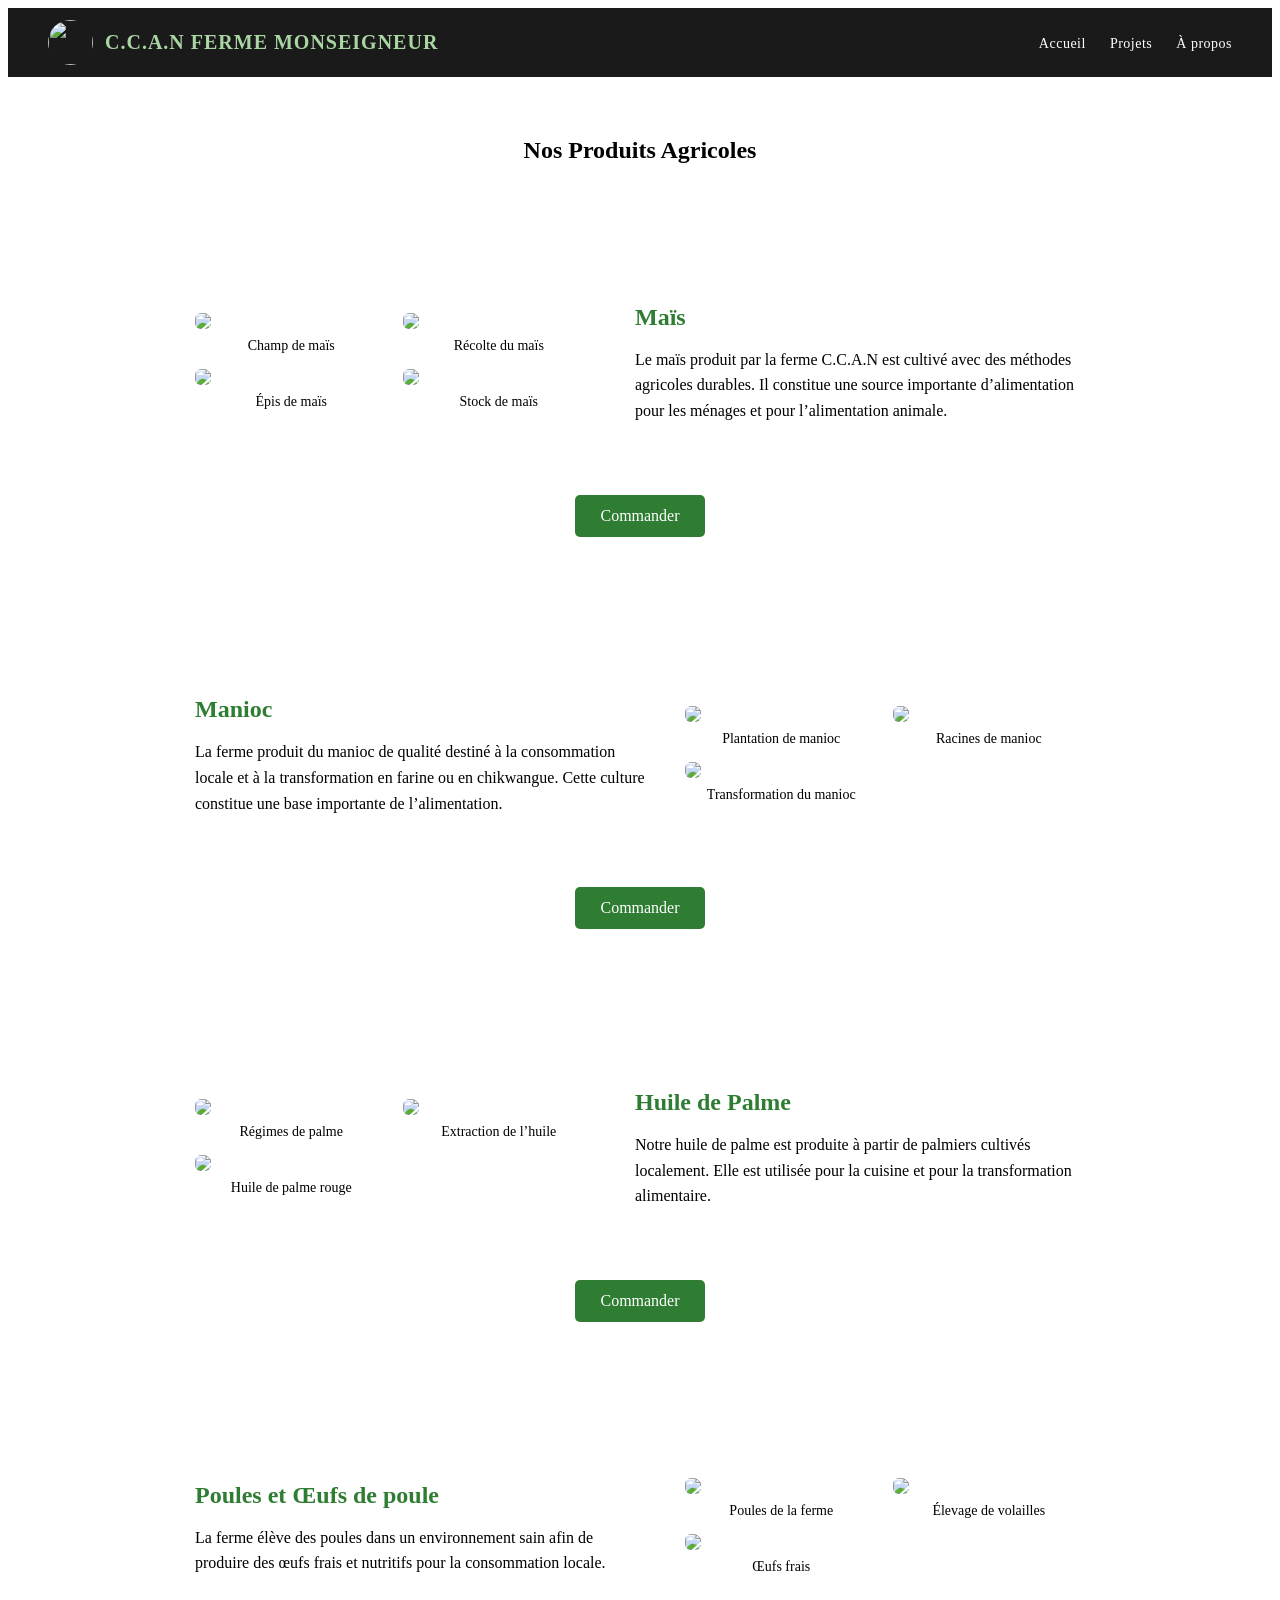
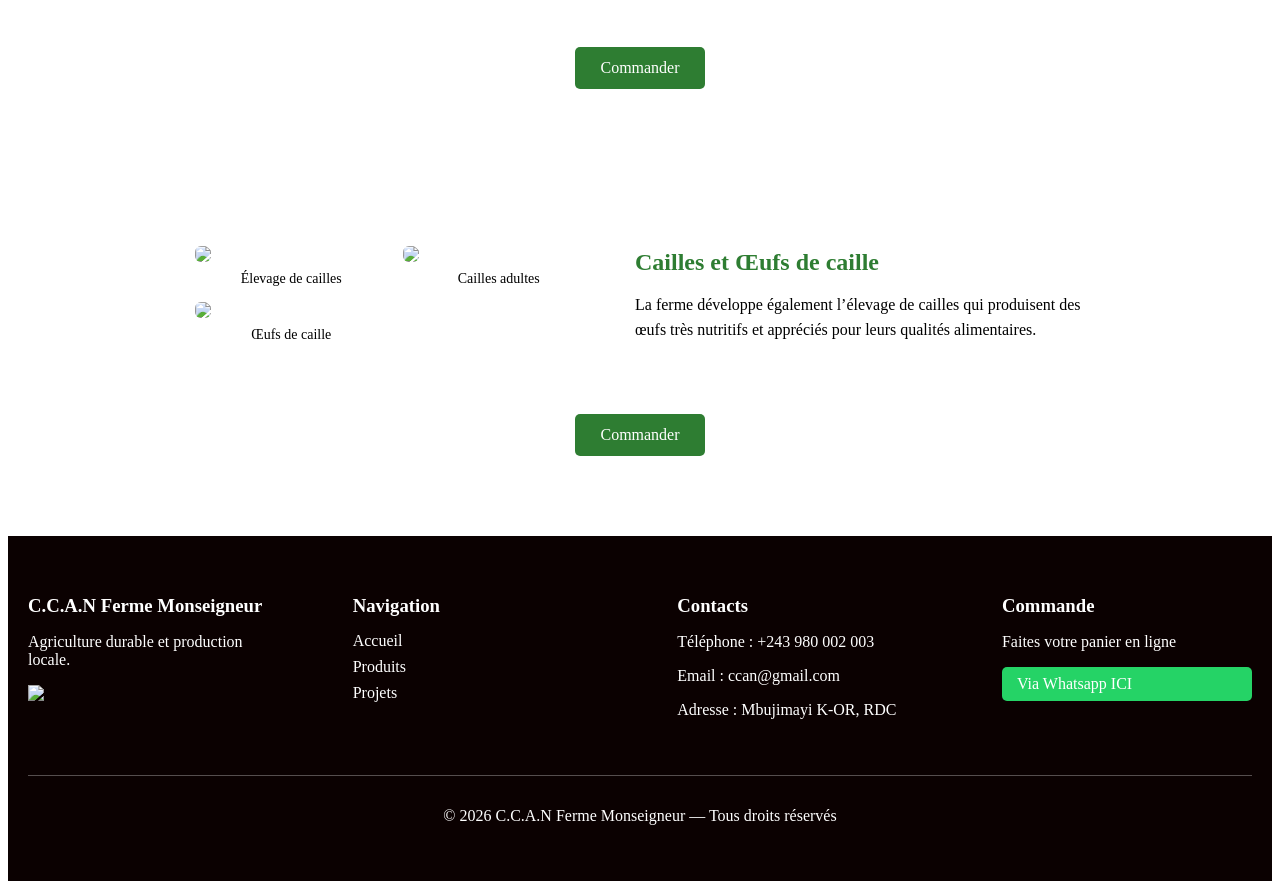
==== produits.html @ acce38f7 "Add files via upload" ====
<!DOCTYPE html>
<html lang="fr">
<head>
<meta charset="UTF-8">
<meta name="viewport" content="width=device-width, initial-scale=1.0">
<title>Produits - C.C.A.N Ferme Monseigneur</title>
<link rel="stylesheet" href="produits.css">
</head>

<body>

<header>

<div class="header-brand">
<img src="images/logo noir.JPG" class="header-logo">
<span class="header-nom">C.C.A.N Ferme Monseigneur</span>
</div>

<button class="hamburger" onclick="toggleMenu()">&#9776;</button>

<nav id="main-nav">
<a href="index.html">Accueil</a>
<a href="projets.html">Projets</a>
<a href="àpropos.html">À propos</a>
</nav>

</header>

<section class="hero">
<h1>Nos Produits Agricoles</h1>
</section>

<!-- MAIS -->

<section class="product">

<div class="gallery">

<figure>
<img src="images/champdemais.jpeg">
<figcaption>Champ de maïs</figcaption>
</figure>

<figure>
<img src="images/mais1.jpeg">
<figcaption>Récolte du maïs</figcaption>
</figure>

<figure>
<img src="images/mais2.jpeg">
<figcaption>Épis de maïs</figcaption>
</figure>

<figure>
<img src="images/stock de mais.jpeg">
<figcaption>Stock de maïs</figcaption>
</figure>

</div>

<div class="product-text">

<h2>Maïs</h2>

<p>
Le maïs produit par la ferme C.C.A.N est cultivé avec des méthodes agricoles
durables. Il constitue une source importante d’alimentation pour les
ménages et pour l’alimentation animale.
</p>

</div>
<a href="https://wa.me/243980002003?text=Bonjour%2C%20je%20souhaite%20commander%20du%20Ma%C3%AFs" class="btn-commander" target="_blank">Commander</a>

</section>

<!-- MANIOC -->

<section class="product reverse">

<div class="gallery">

<figure>
<img src="images/recolte manioc.jpeg">
<figcaption>Plantation de manioc</figcaption>
</figure>

<figure>
<img src="images/manioc1.jpeg">
<figcaption>Racines de manioc</figcaption>
</figure>

<figure>
<img src="images/manioc2.jpeg">
<figcaption>Transformation du manioc</figcaption>
</figure>

</div>

<div class="product-text">

<h2>Manioc</h2>

<p>
La ferme produit du manioc de qualité destiné à la consommation locale
et à la transformation en farine ou en chikwangue. Cette culture
constitue une base importante de l’alimentation.
</p>

</div>
<a href="https://wa.me/243980002003?text=Bonjour%2C%20je%20souhaite%20commander%20du%20Manioc" class="btn-commander" target="_blank">Commander</a>

</section>

<!-- HUILE DE PALME -->

<section class="product">

<div class="gallery">

<figure>
<img src="images/regimes de noix.jpeg">
<figcaption>Régimes de palme</figcaption>
</figure>

<figure>
<img src="images/production huile.jpeg">
<figcaption>Extraction de l’huile</figcaption>
</figure>

<figure>
<img src="images/production huile1.jpeg">
<figcaption>Huile de palme rouge</figcaption>
</figure>

</div>

<div class="product-text">

<h2>Huile de Palme</h2>

<p>
Notre huile de palme est produite à partir de palmiers cultivés
localement. Elle est utilisée pour la cuisine et pour la
transformation alimentaire.
</p>

</div>
<a href="https://wa.me/243980002003?text=Bonjour%2C%20je%20souhaite%20commander%20de%20l%27Huile%20de%20Palme" class="btn-commander" target="_blank">Commander</a>

</section>

<!-- POULES ET OEUFS -->

<section class="product reverse">

<div class="gallery">

<figure>
<img src="images/Poule1.jpeg">
<figcaption>Poules de la ferme</figcaption>
</figure>

<figure>
<img src="images/poulailler.jpeg">
<figcaption>Élevage de volailles</figcaption>
</figure>

<figure>
<img src="images/Oeufs.jpeg">
<figcaption>Œufs frais</figcaption>
</figure>

</div>

<div class="product-text">

<h2>Poules et Œufs de poule</h2>

<p>
La ferme élève des poules dans un environnement sain afin de produire
des œufs frais et nutritifs pour la consommation locale.
</p>

</div>
<a href="https://wa.me/243980002003?text=Bonjour%2C%20je%20souhaite%20commander%20des%20Poules%20et%20%C5%92ufs" class="btn-commander" target="_blank">Commander</a>

</section>

<!-- CAILLES -->

<section class="product">

<div class="gallery">

<figure>
<img src="images/élevage de caille.jpeg">
<figcaption>Élevage de cailles</figcaption>
</figure>

<figure>
<img src="images/caille adulte.jpeg">
<figcaption>Cailles adultes</figcaption>
</figure>

<figure>
<img src="images/oeuf de caille.jpeg">
<figcaption>Œufs de caille</figcaption>
</figure>

</div>

<div class="product-text">

<h2>Cailles et Œufs de caille</h2>

<p>
La ferme développe également l’élevage de cailles qui produisent des
œufs très nutritifs et appréciés pour leurs qualités alimentaires.
</p>

</div>
<a href="https://wa.me/243980002003?text=Bonjour%2C%20je%20souhaite%20commander%20des%20Cailles%20et%20%C5%92ufs%20de%20caille" class="btn-commander" target="_blank">Commander</a>

</section>

<footer>

<div class="footer-container">

<div class="footer-column">
<h3>C.C.A.N Ferme Monseigneur</h3>
<p>Agriculture durable et production locale.</p>
<img src="images/logo noir.JPG" style="width:3cm;">
</div>

<div class="footer-column">
<h3>Navigation</h3>
<a href="index.html">Accueil</a>
<a href="produits.html">Produits</a>
<a href="projets.html">Projets</a>
</div>

<div class="footer-column">
<h3>Contacts</h3>
<p>Téléphone : +243 980 002 003</p>
<p>Email : ccan@gmail.com</p>
<p>Adresse : Mbujimayi K-OR, RDC</p>
</div>

<div class="footer-column">
<h3>Commande</h3>
<p>Faites votre panier en ligne</p>
<a href="https://wa.me/243980002003" class="btn-whatsapp">Via Whatsapp ICI</a>
</div>

</div>

<div class="footer-bottom">
<p>© 2026 C.C.A.N Ferme Monseigneur — Tous droits réservés</p>
</div>

</footer>

</body>

<script>
const sections = document.querySelectorAll('.product, .product-text, .hero');
const observer = new IntersectionObserver((entries) => {
  entries.forEach(entry => {
    if (entry.isIntersecting) {
      entry.target.classList.add('visible');
    } else {
      entry.target.classList.remove('visible');
    }
  });
}, { threshold: 0.15 });
sections.forEach(s => observer.observe(s));

function toggleMenu(){
  document.getElementById('main-nav').classList.toggle('open');
}
</script>

</html>
---- produits.css ----
/* HEADER */

header{
background:#1a1a1a;
padding:12px 40px;
display:flex;
justify-content:space-between;
align-items:center;
position:sticky;
top:0;
z-index:1000;
}

.header-brand{
display:flex;
align-items:center;
gap:12px;
}

.header-logo{
width:45px;
height:45px;
object-fit:contain;
border-radius:50%;
}

.header-nom{
font-family:'Georgia', serif;
font-size:20px;
font-weight:700;
color:#a8d5a2;
letter-spacing:1px;
text-transform:uppercase;
}

nav a{
color:#ffffff;
text-decoration:none;
margin-left:20px;
font-weight:500;
font-size:14px;
letter-spacing:0.5px;
transition:color 0.3s;
}

nav a:hover{
color:#a8d5a2;
}



h1{
text-align:center;
padding:40px 20px;
}

/* PRODUITS */

.product{
display:flex;
align-items:center;
justify-content:center;
gap:40px;
padding:60px 10%;
background:white;
margin-bottom:20px;
flex-wrap:wrap;
}

.product.reverse{
flex-direction:row-reverse;
}

.btn-commander{
display:inline-block;
background:#2e7d32;
color:#ffffff;
border:none;
padding:12px 25px;
margin-top:15px;
font-size:16px;
border-radius:5px;
cursor:pointer;
transition:0.3s;
text-decoration:none;
}

.btn-commander:hover{

background:#6eba03;

}

/* GALERIE PHOTOS */

.gallery{
display:grid;
grid-template-columns:repeat(2,1fr);
gap:15px;
width:400px;
}

.gallery figure{
margin:0;
}

.gallery img{
width:100%;
border-radius:6px;
}

.gallery figcaption{
font-size:14px;
text-align:center;
margin-top:5px;
}

/* TEXTE */

.product-text{
max-width:450px;
}

.product-text h2{
color:#2e7d32;
margin-bottom:15px;
}

.product-text p{
line-height:1.6;
}

/* ANIMATION SCROLL */

.product, .product-text, .hero{
opacity:0;
transform:translateY(40px);
transition:opacity 0.6s ease, transform 0.6s ease;
}

.product.visible, .product-text.visible, .hero.visible{
opacity:1;
transform:translateY(0);
}

/* FOOTER */

footer{
    background: rgb(11, 1, 1);
    color:white;
    padding:40px 20px;
}

.footer-container{
    display:flex;
    flex-wrap:wrap;
    justify-content:space-between;
}

.footer-column{
    width:250px;
    margin-bottom:20px;
}

.footer-column h3{
    margin-bottom:15px;
}

.footer-column a{
    display:block;
    color:white;
    text-decoration:none;
    margin-bottom:8px;
}

.btn-whatsapp{
    display:inline-block;
    background:#25d366;
    color:white;
    padding:8px 15px;
    border-radius:5px;
    text-decoration:none;
    margin-top:5px;
}

.footer-bottom{
    text-align:center;
    margin-top:20px;
    border-top:1px solid rgba(255,255,255,0.3);
    padding-top:15px;
}

/* MOBILE */

.hamburger{
display:none;
background:none;
border:none;
color:#ffffff;
font-size:26px;
cursor:pointer;
}

@media(max-width:768px){

header{
flex-wrap:wrap;
padding:12px 20px;
}

.hamburger{
display:block;
}

#main-nav{
display:none;
flex-direction:column;
width:100%;
background:#1a1a1a;
padding:10px 0;
}

#main-nav.open{
display:flex;
}

#main-nav a{
margin:0;
padding:10px 20px;
border-top:1px solid rgba(255,255,255,0.1);
font-size:15px;
}
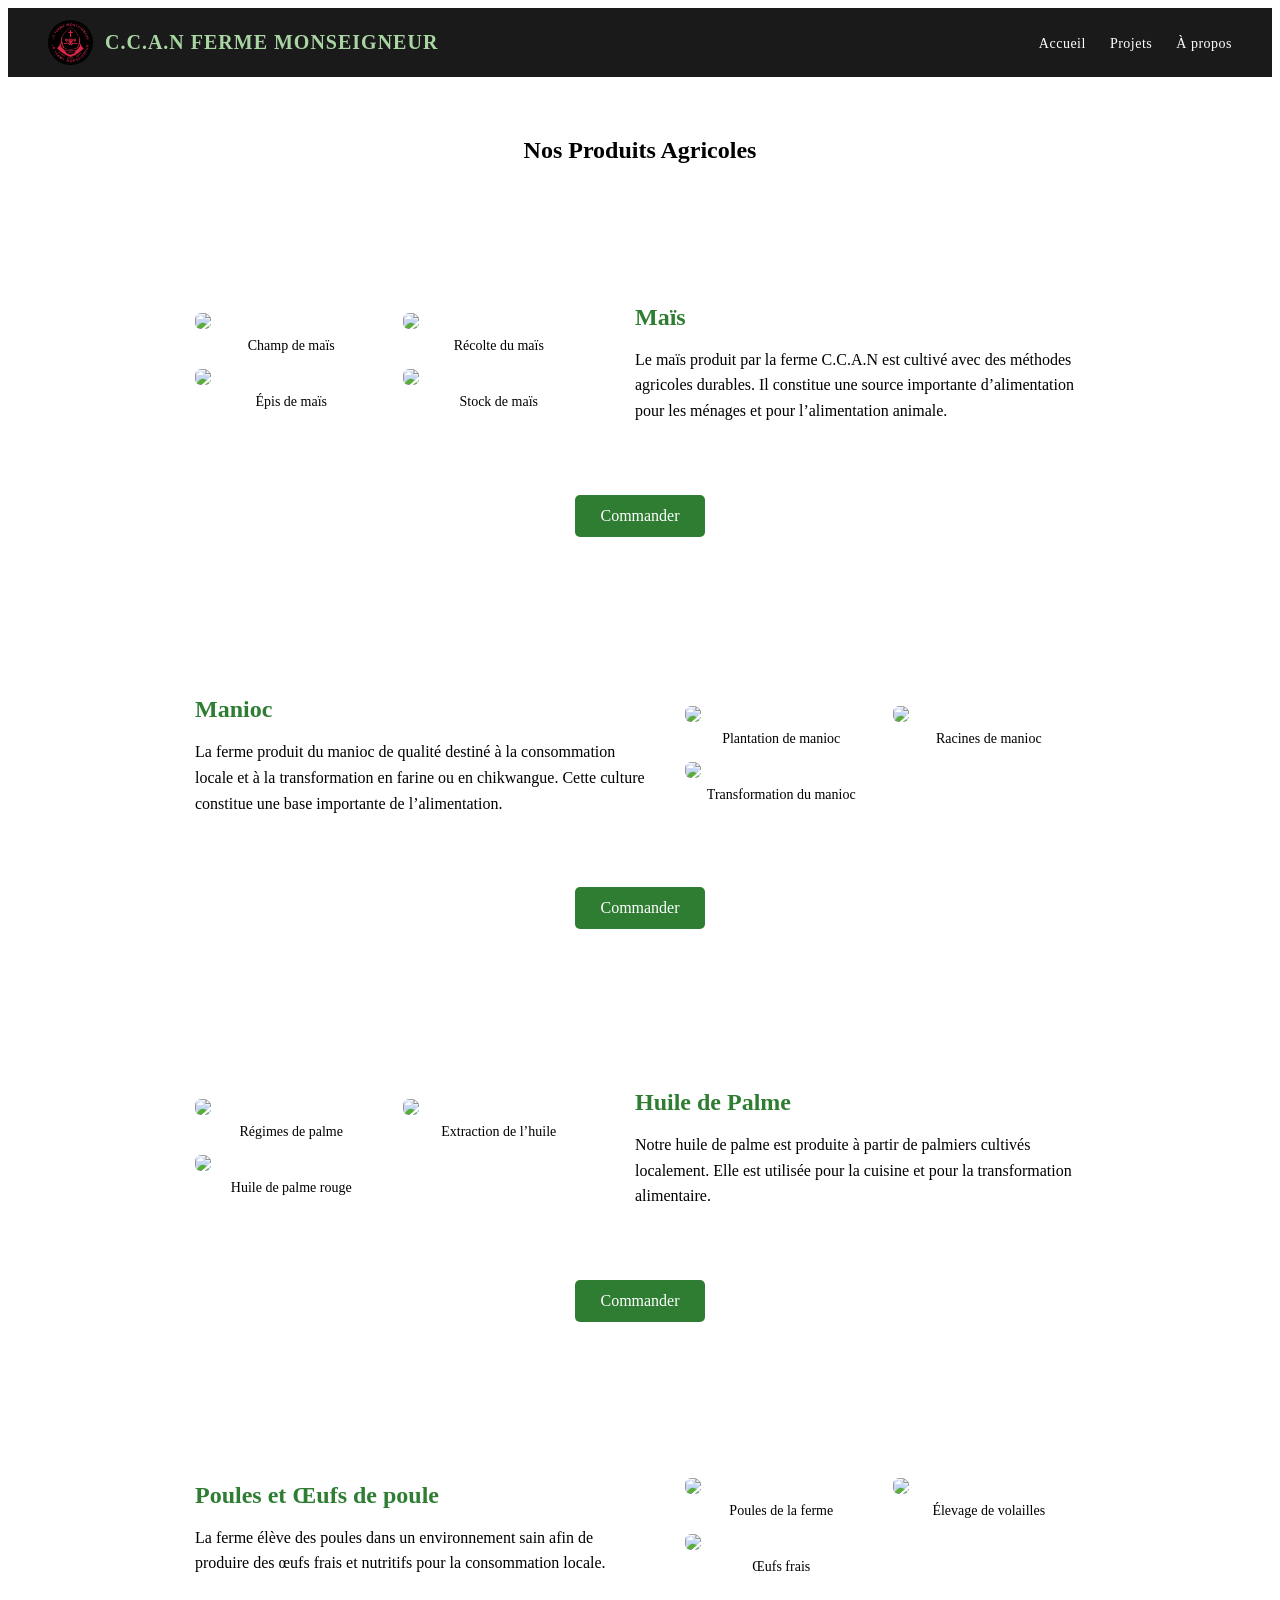
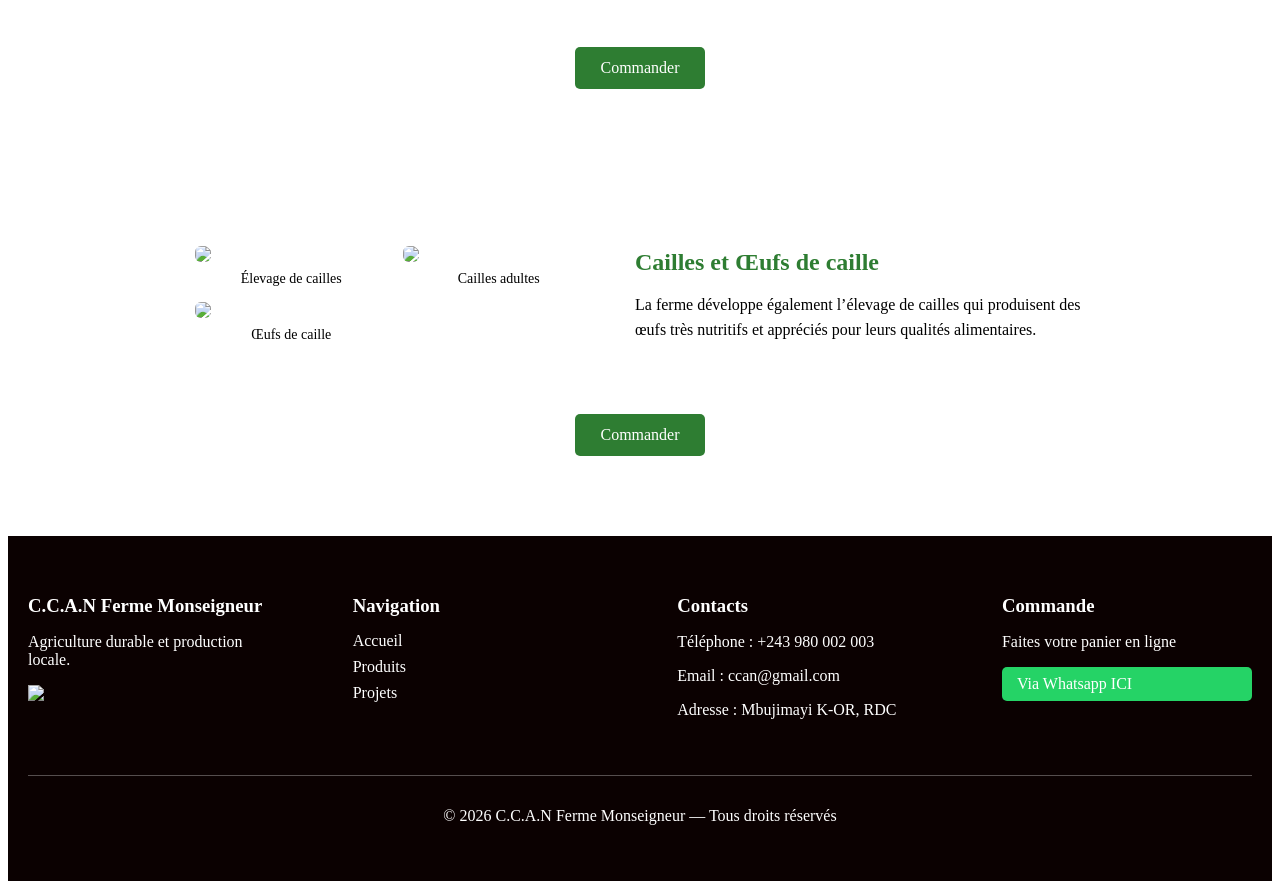
==== commit 596d4eb0: "Add files via upload" ====
--- a/produits.html
+++ b/produits.html
@@ -12,7 +12,7 @@
 <header>
 
 <div class="header-brand">
-<img src="images/logo noir.JPG" class="header-logo">
+<img src="logo noir.JPG" class="header-logo">
 <span class="header-nom">C.C.A.N Ferme Monseigneur</span>
 </div>
 
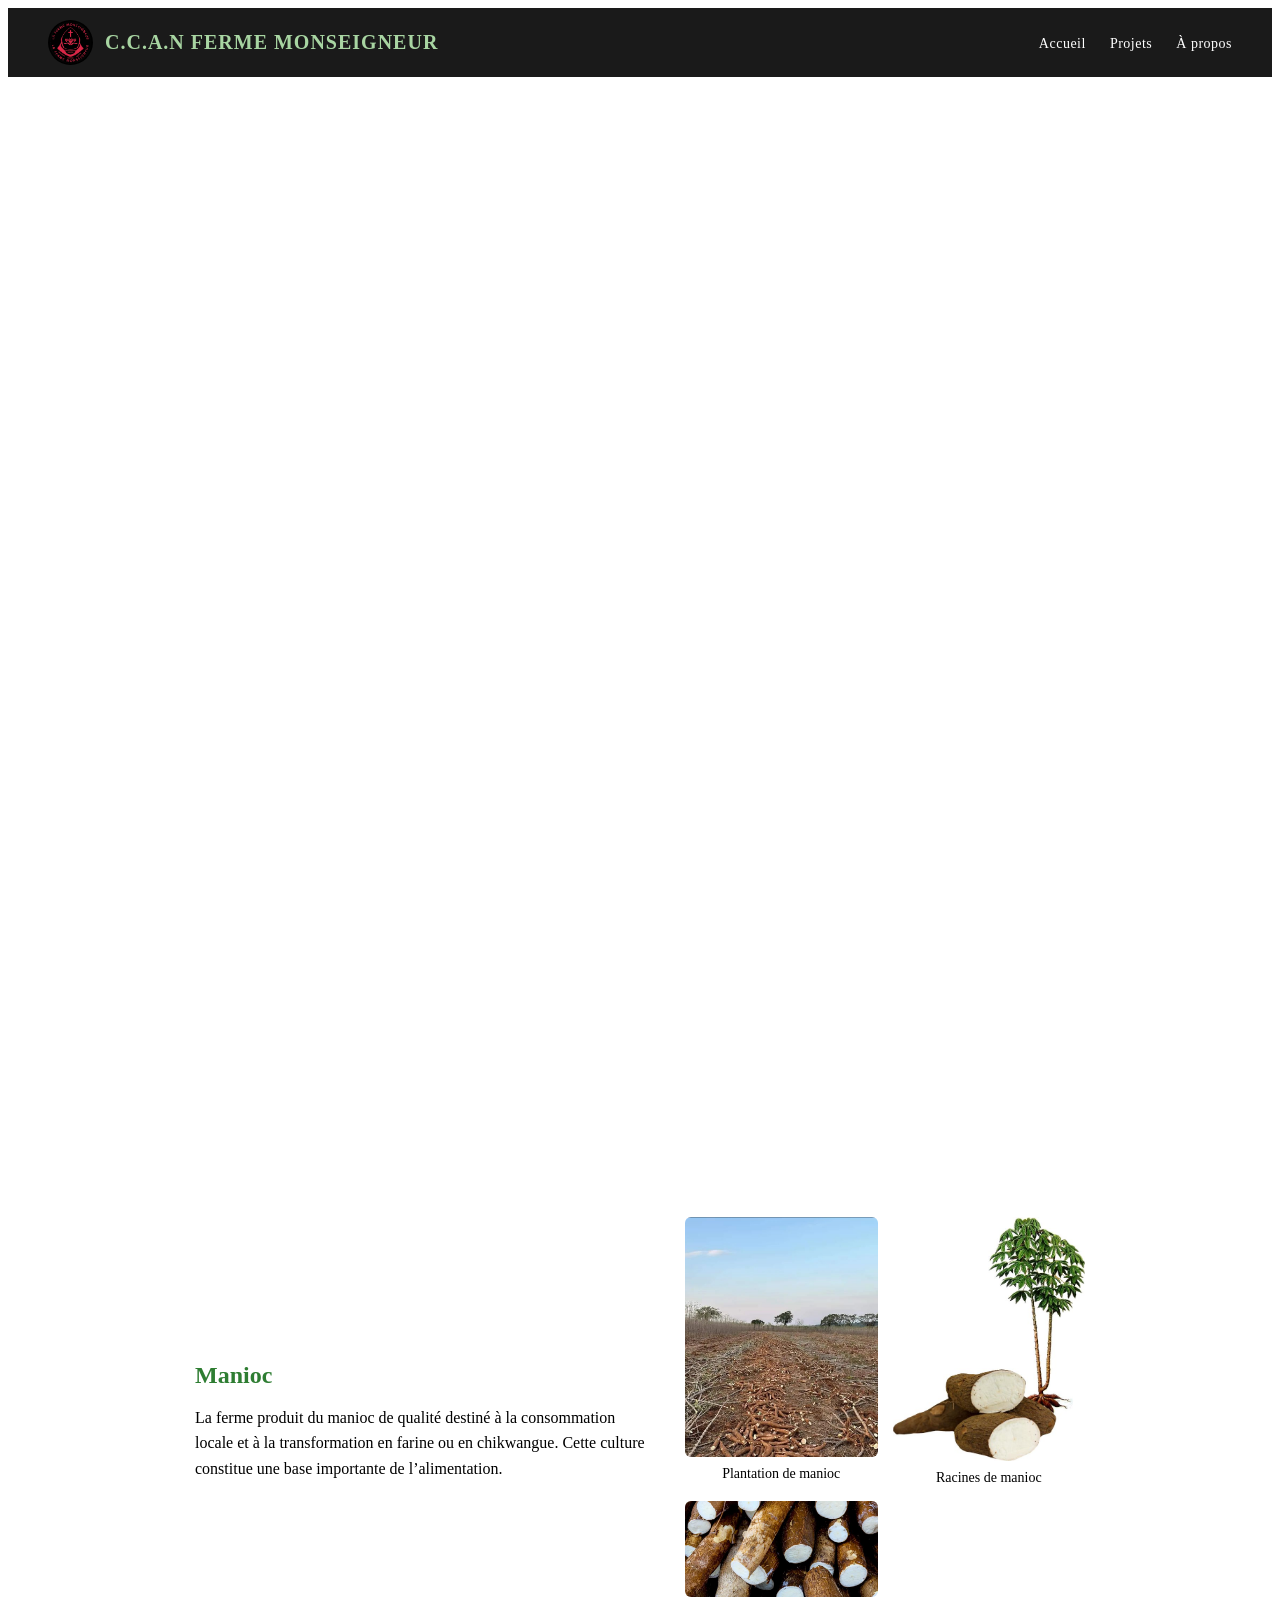
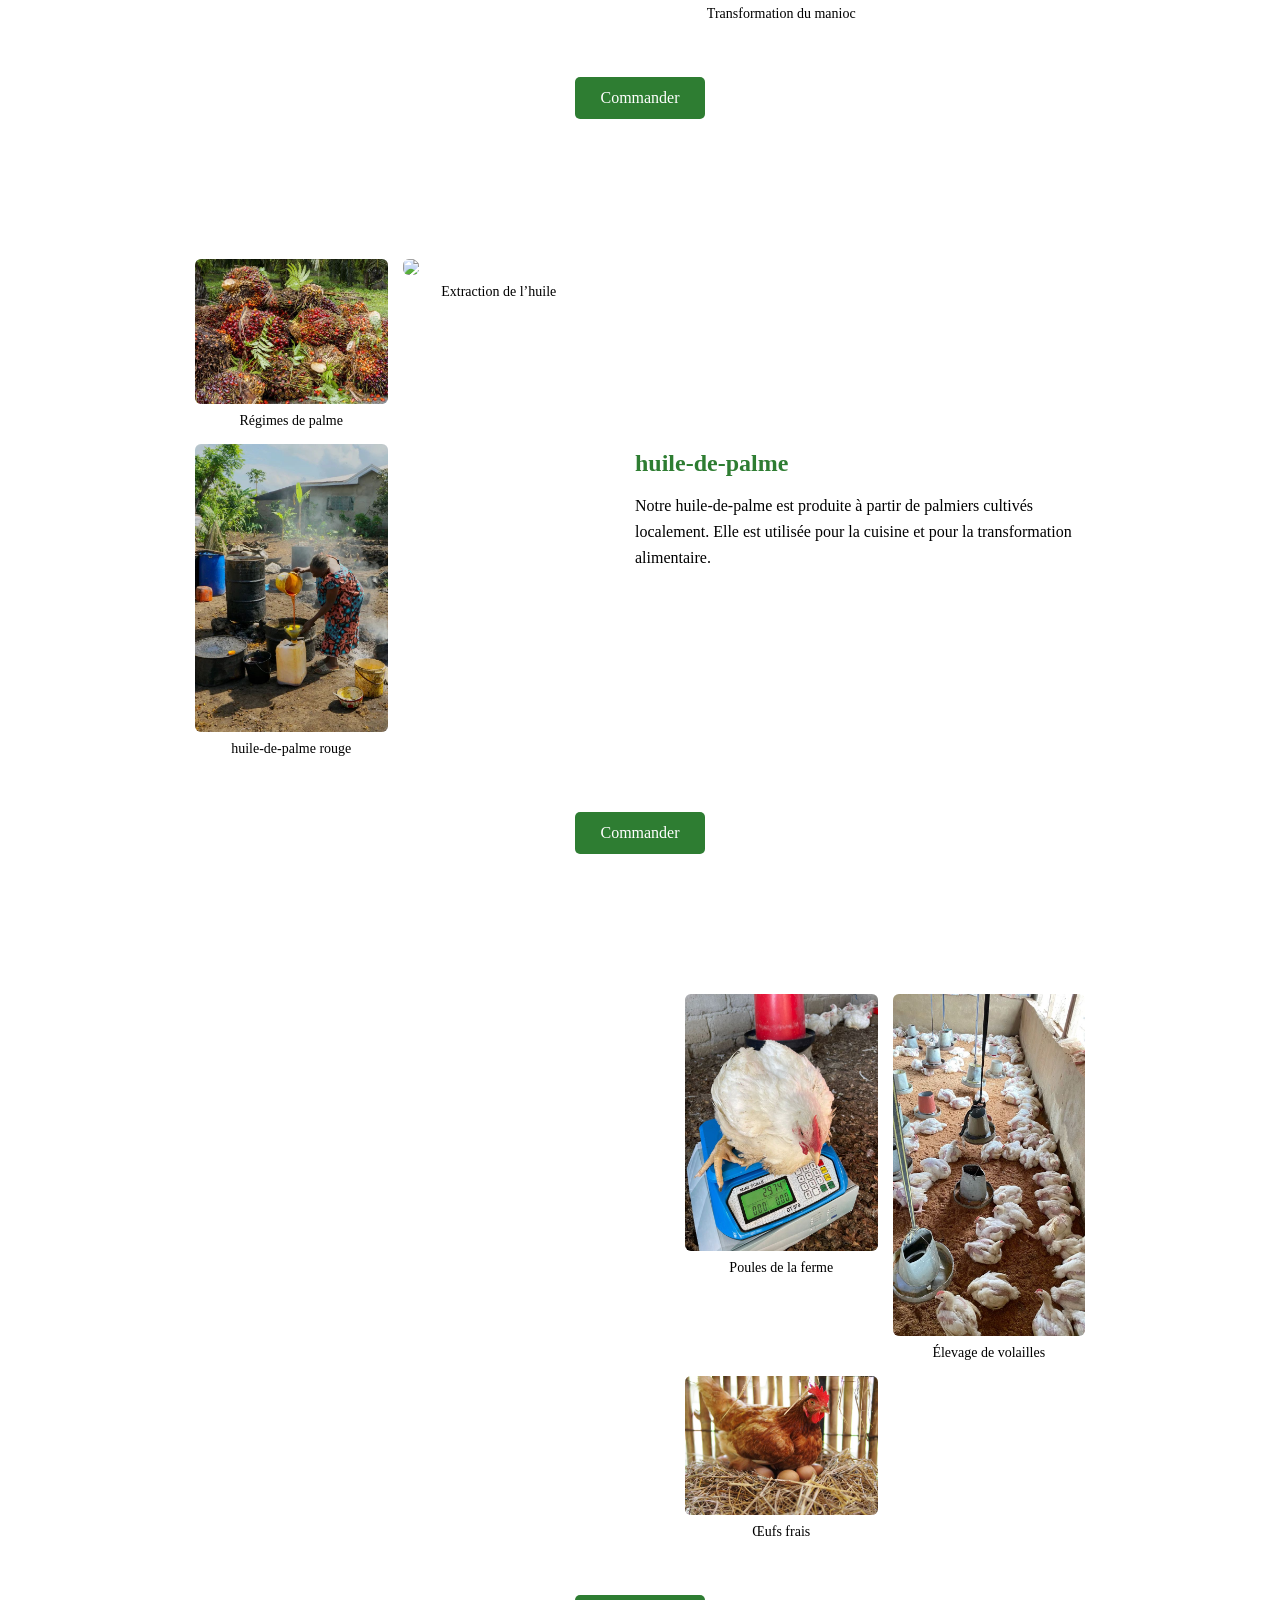
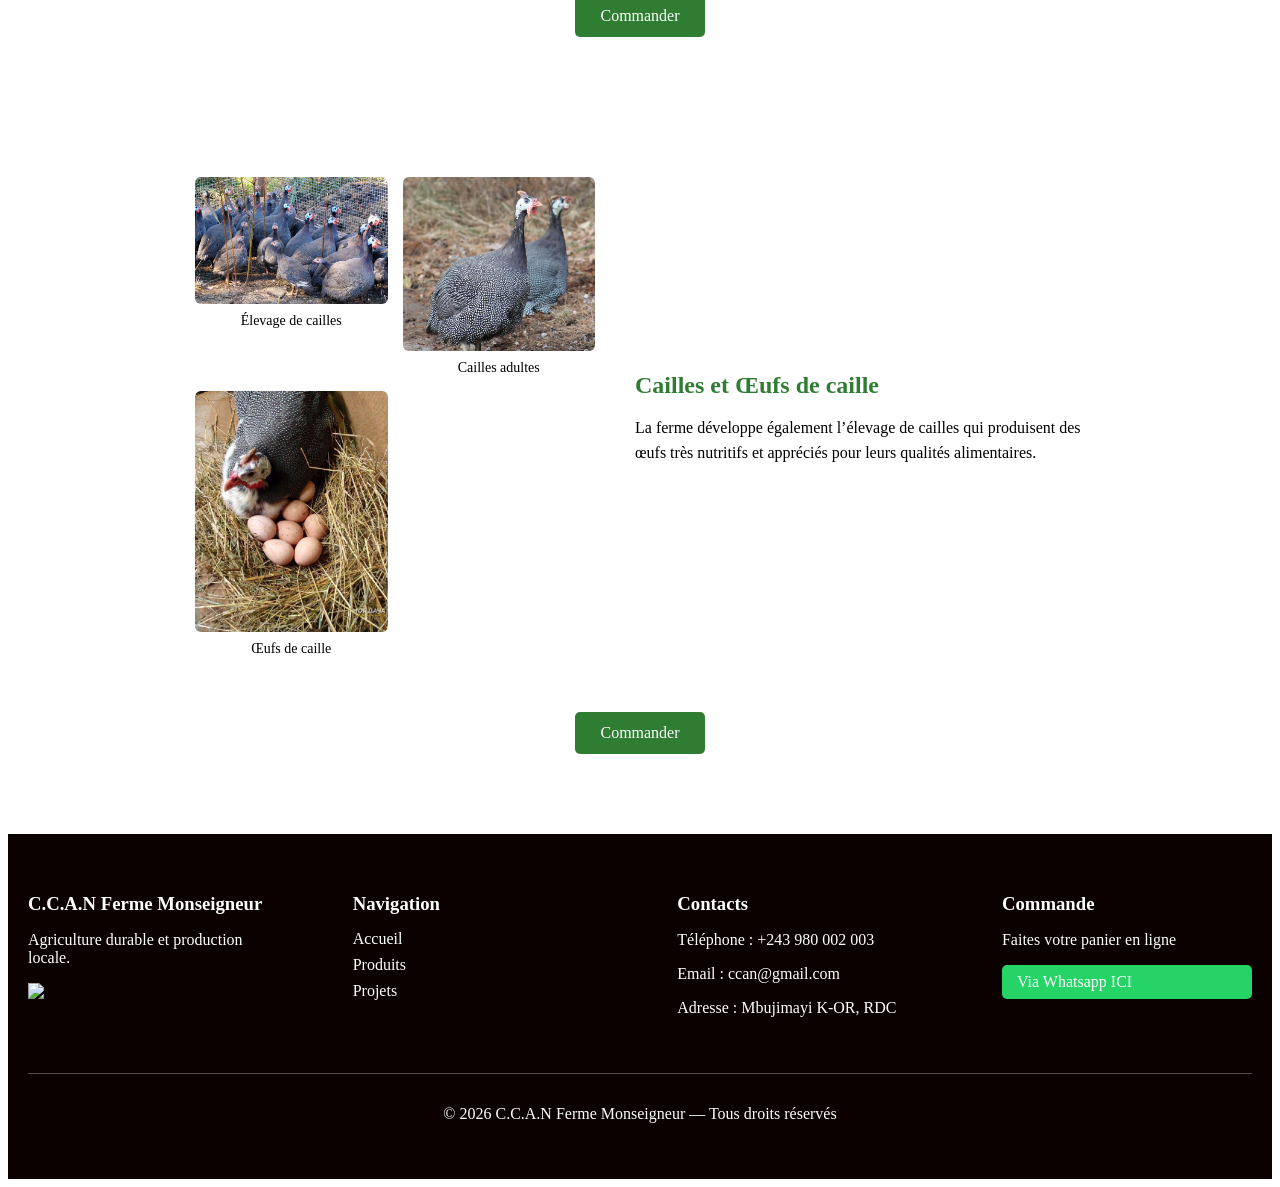
==== commit c92cb128: "Add files via upload" ====
--- a/produits.html
+++ b/produits.html
@@ -12,7 +12,7 @@
 <header>
 
 <div class="header-brand">
-<img src="logo noir.JPG" class="header-logo">
+<img src="logonoir.JPG" class="header-logo">
 <span class="header-nom">C.C.A.N Ferme Monseigneur</span>
 </div>
 
@@ -37,22 +37,22 @@
 <div class="gallery">
 
 <figure>
-<img src="images/champdemais.jpeg">
+<img src="champdemais.jpeg">
 <figcaption>Champ de maïs</figcaption>
 </figure>
 
 <figure>
-<img src="images/mais1.jpeg">
+<img src="mais1.jpeg">
 <figcaption>Récolte du maïs</figcaption>
 </figure>
 
 <figure>
-<img src="images/mais2.jpeg">
+<img src="mais2.jpeg">
 <figcaption>Épis de maïs</figcaption>
 </figure>
 
 <figure>
-<img src="images/stock de mais.jpeg">
+<img src="stock-de-mais.jpeg">
 <figcaption>Stock de maïs</figcaption>
 </figure>
 
@@ -80,17 +80,17 @@
 <div class="gallery">
 
 <figure>
-<img src="images/recolte manioc.jpeg">
+<img src="recolte-manioc.jpeg">
 <figcaption>Plantation de manioc</figcaption>
 </figure>
 
 <figure>
-<img src="images/manioc1.jpeg">
+<img src="manioc1.jpeg">
 <figcaption>Racines de manioc</figcaption>
 </figure>
 
 <figure>
-<img src="images/manioc2.jpeg">
+<img src="manioc2.jpeg">
 <figcaption>Transformation du manioc</figcaption>
 </figure>
 
@@ -111,35 +111,35 @@
 
 </section>
 
-<!-- HUILE DE PALME -->
+<!-- huile-de-palme -->
 
 <section class="product">
 
 <div class="gallery">
 
 <figure>
-<img src="images/regimes de noix.jpeg">
+<img src="regimes-de-noix.jpeg">
 <figcaption>Régimes de palme</figcaption>
 </figure>
 
 <figure>
-<img src="images/production huile.jpeg">
+<img src="production-huile.jpeg">
 <figcaption>Extraction de l’huile</figcaption>
 </figure>
 
 <figure>
-<img src="images/production huile1.jpeg">
-<figcaption>Huile de palme rouge</figcaption>
-</figure>
-
-</div>
-
-<div class="product-text">
-
-<h2>Huile de Palme</h2>
-
-<p>
-Notre huile de palme est produite à partir de palmiers cultivés
+<img src="production-huile1.jpeg">
+<figcaption>huile-de-palme rouge</figcaption>
+</figure>
+
+</div>
+
+<div class="product-text">
+
+<h2>huile-de-palme</h2>
+
+<p>
+Notre huile-de-palme est produite à partir de palmiers cultivés
 localement. Elle est utilisée pour la cuisine et pour la
 transformation alimentaire.
 </p>
@@ -156,17 +156,17 @@
 <div class="gallery">
 
 <figure>
-<img src="images/Poule1.jpeg">
+<img src="Poule1.jpeg">
 <figcaption>Poules de la ferme</figcaption>
 </figure>
 
 <figure>
-<img src="images/poulailler.jpeg">
+<img src="poulailler.jpeg">
 <figcaption>Élevage de volailles</figcaption>
 </figure>
 
 <figure>
-<img src="images/Oeufs.jpeg">
+<img src="Oeufs.jpeg">
 <figcaption>Œufs frais</figcaption>
 </figure>
 
@@ -193,17 +193,17 @@
 <div class="gallery">
 
 <figure>
-<img src="images/élevage de caille.jpeg">
+<img src="élevage de caille.jpeg">
 <figcaption>Élevage de cailles</figcaption>
 </figure>
 
 <figure>
-<img src="images/caille adulte.jpeg">
+<img src="caille-adulte.jpeg">
 <figcaption>Cailles adultes</figcaption>
 </figure>
 
 <figure>
-<img src="images/oeuf de caille.jpeg">
+<img src="oeuf-de-caille.jpeg">
 <figcaption>Œufs de caille</figcaption>
 </figure>
 
@@ -230,7 +230,7 @@
 <div class="footer-column">
 <h3>C.C.A.N Ferme Monseigneur</h3>
 <p>Agriculture durable et production locale.</p>
-<img src="images/logo noir.JPG" style="width:3cm;">
+<img src="logo-noir.JPG" style="width:3cm;">
 </div>
 
 <div class="footer-column">
@@ -281,4 +281,5 @@
 }
 </script>
 
-</html>+</html>
+
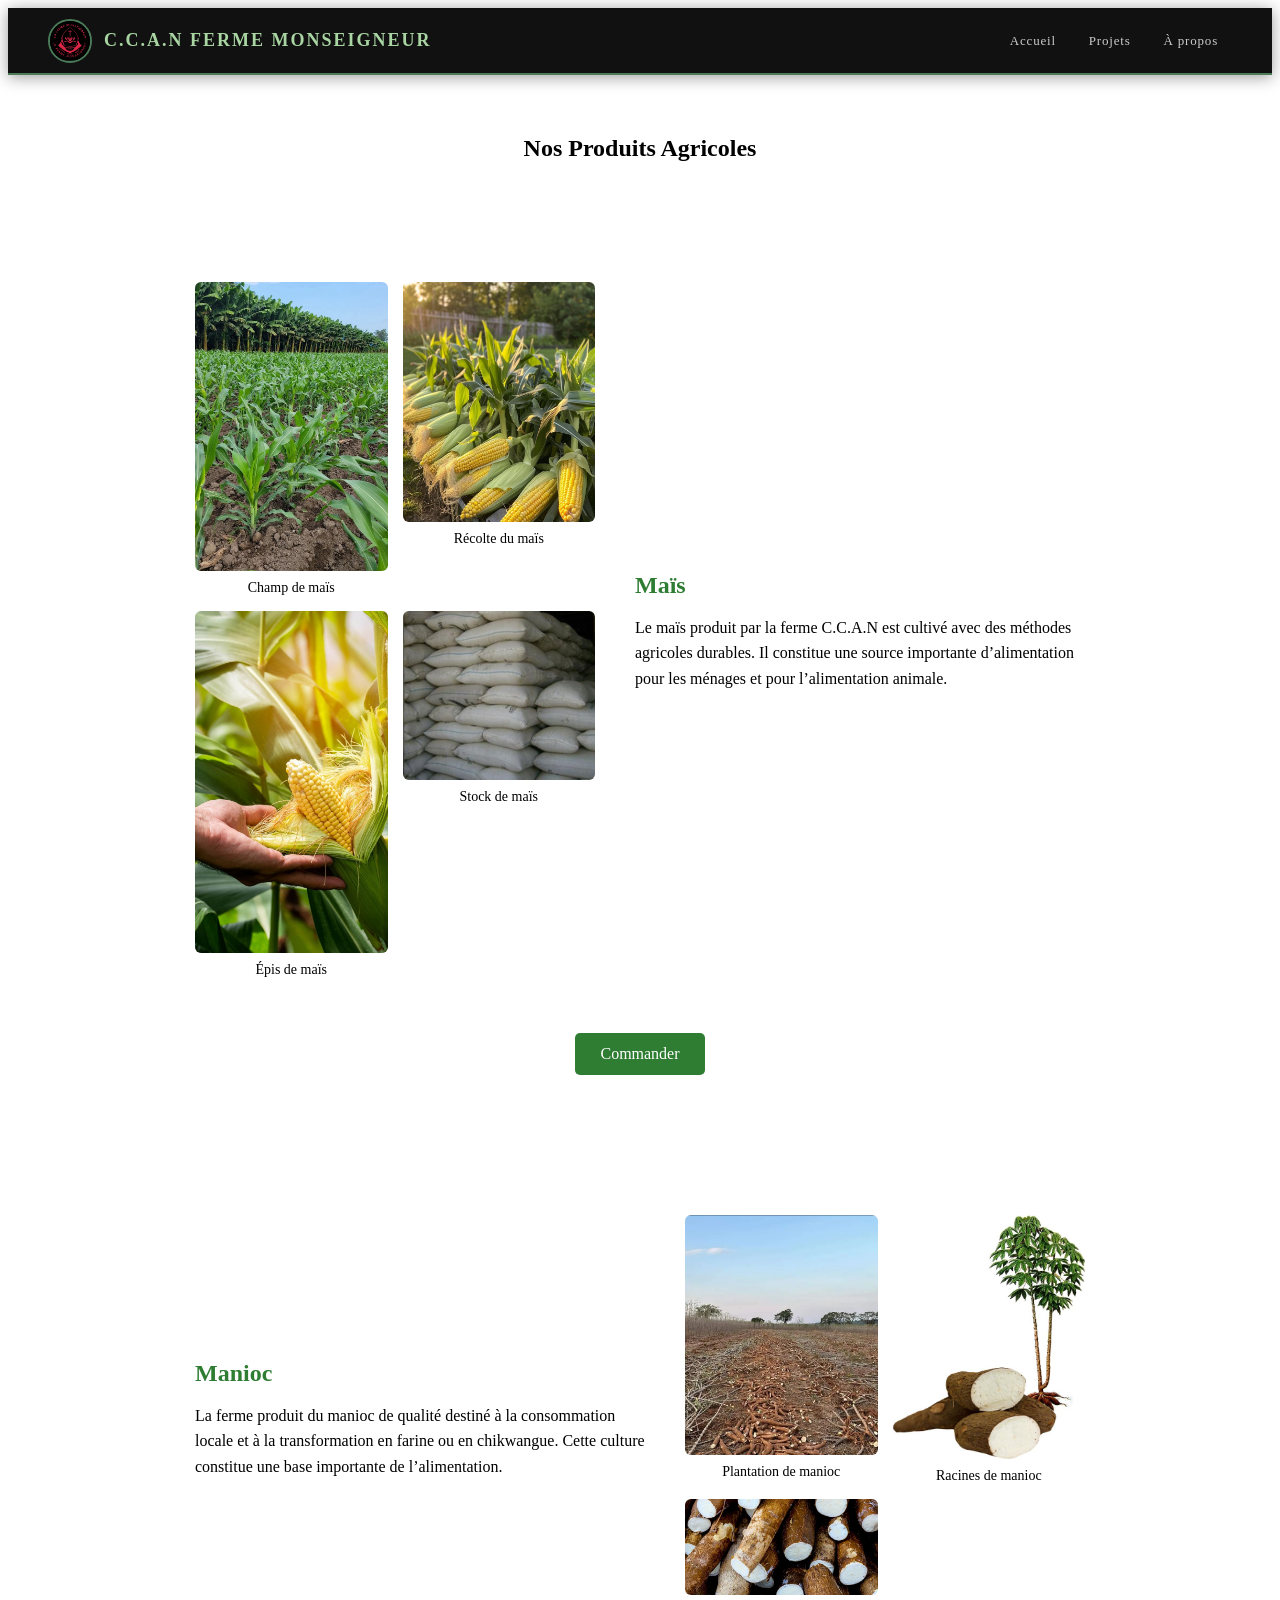
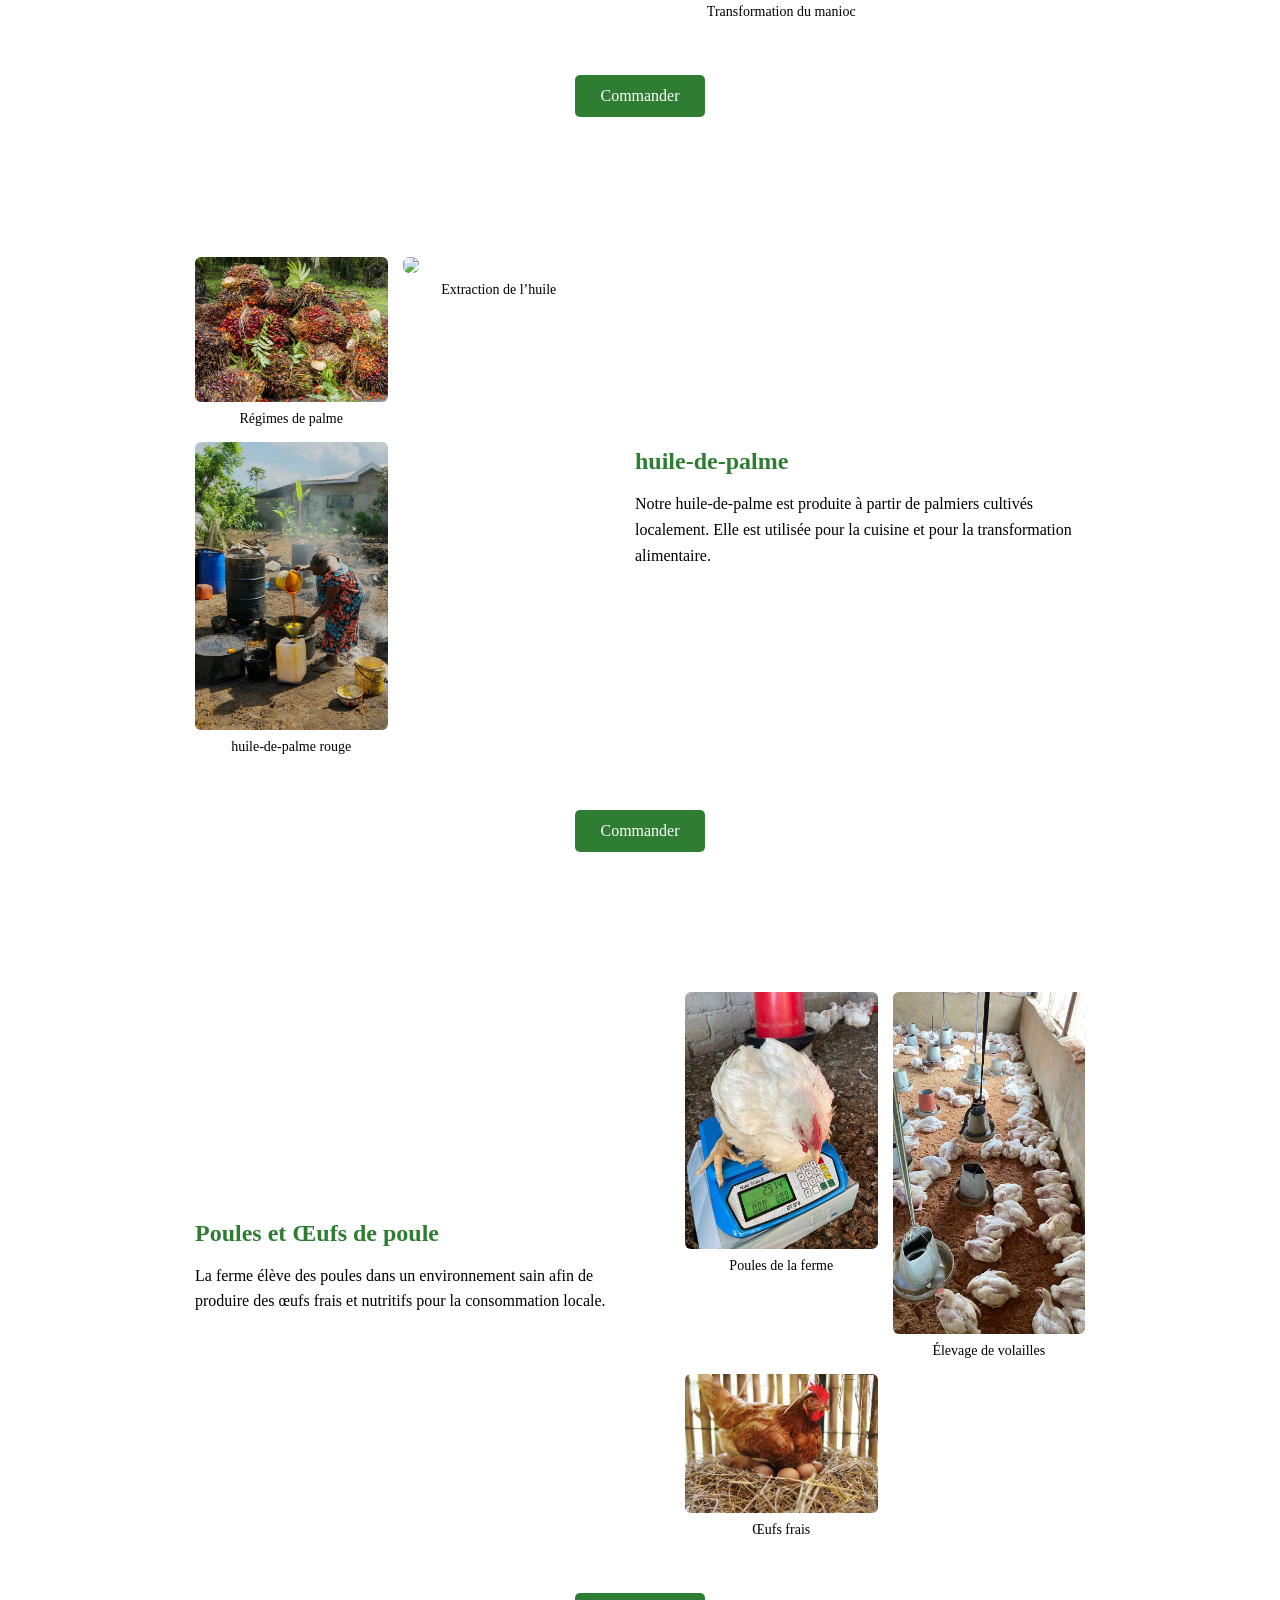
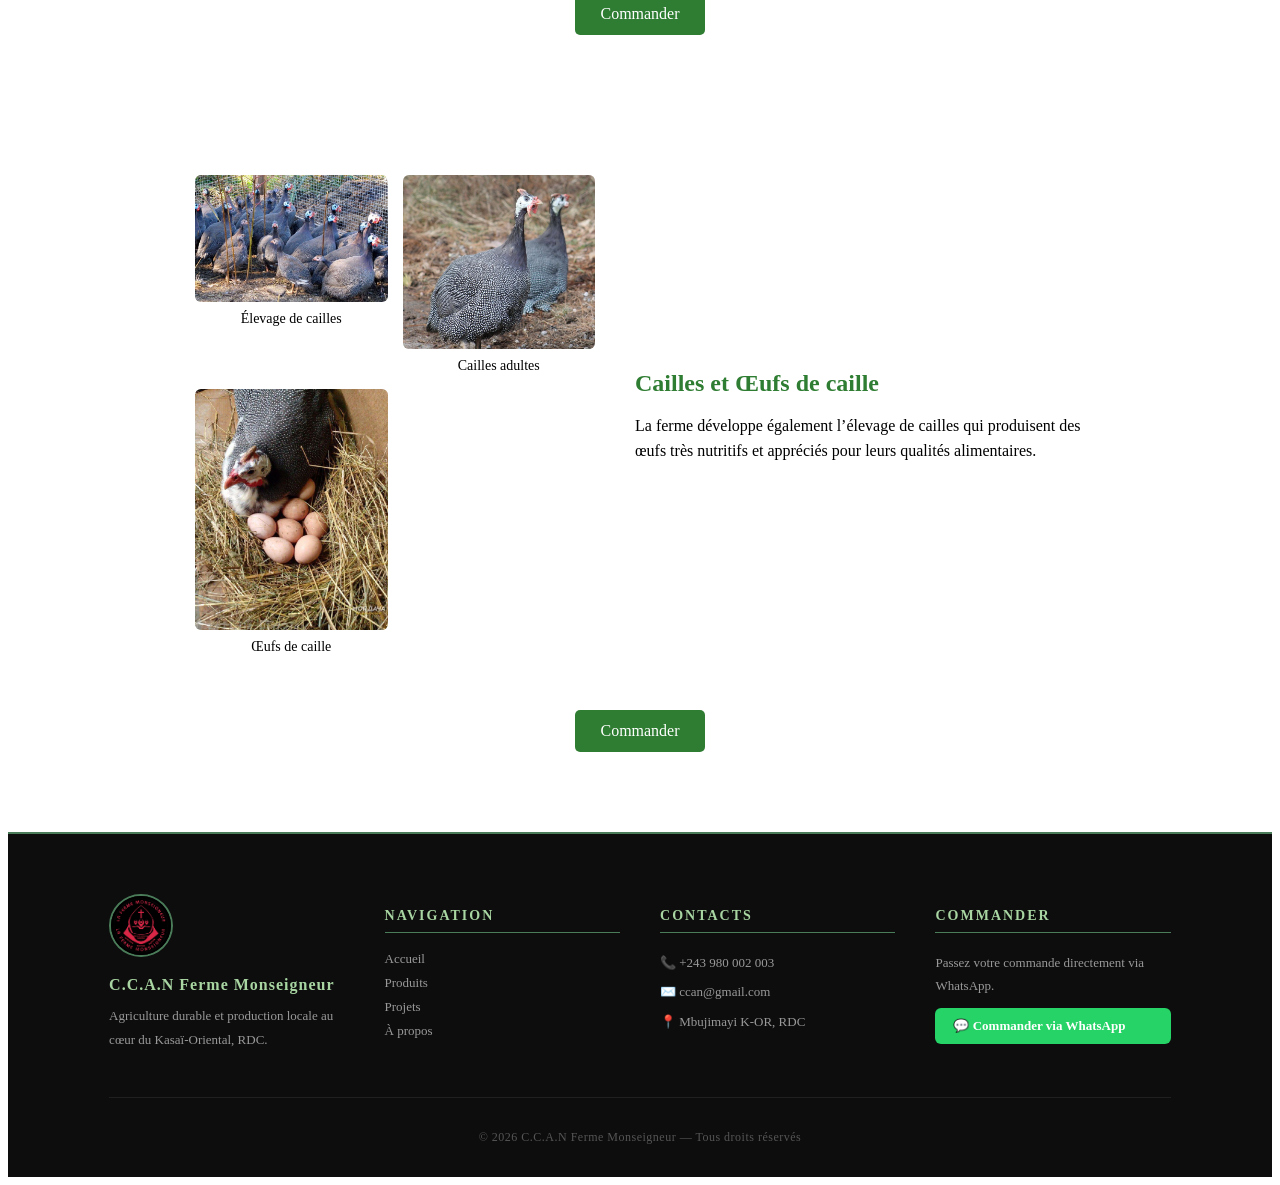
==== commit 11c304a8: "Add files via upload" ====
--- a/produits.html
+++ b/produits.html
@@ -228,9 +228,9 @@
 <div class="footer-container">
 
 <div class="footer-column">
-<h3>C.C.A.N Ferme Monseigneur</h3>
-<p>Agriculture durable et production locale.</p>
-<img src="logo-noir.JPG" style="width:3cm;">
+<img src="logonoir.JPG" alt="Logo">
+<div class="footer-brand-name">C.C.A.N Ferme Monseigneur</div>
+<p>Agriculture durable et production locale au cœur du Kasaï-Oriental, RDC.</p>
 </div>
 
 <div class="footer-column">
@@ -238,19 +238,20 @@
 <a href="index.html">Accueil</a>
 <a href="produits.html">Produits</a>
 <a href="projets.html">Projets</a>
+<a href="àpropos.html">À propos</a>
 </div>
 
 <div class="footer-column">
 <h3>Contacts</h3>
-<p>Téléphone : +243 980 002 003</p>
-<p>Email : ccan@gmail.com</p>
-<p>Adresse : Mbujimayi K-OR, RDC</p>
-</div>
-
-<div class="footer-column">
-<h3>Commande</h3>
-<p>Faites votre panier en ligne</p>
-<a href="https://wa.me/243980002003" class="btn-whatsapp">Via Whatsapp ICI</a>
+<p>📞 +243 980 002 003</p>
+<p>✉️ ccan@gmail.com</p>
+<p>📍 Mbujimayi K-OR, RDC</p>
+</div>
+
+<div class="footer-column">
+<h3>Commander</h3>
+<p>Passez votre commande directement via WhatsApp.</p>
+<a href="https://wa.me/243980002003" class="btn-whatsapp" target="_blank">💬 Commander via WhatsApp</a>
 </div>
 
 </div>
@@ -283,3 +284,4 @@
 
 </html>
 
+
--- a/produits.css
+++ b/produits.css
@@ -1,50 +1,79 @@
 /* HEADER */
 
 header{
-background:#1a1a1a;
-padding:12px 40px;
+background:#111111;
+padding:0 40px;
 display:flex;
 justify-content:space-between;
 align-items:center;
 position:sticky;
 top:0;
 z-index:1000;
+height:65px;
+border-bottom:2px solid #4a7c59;
+box-shadow:0 2px 15px rgba(0,0,0,0.4);
 }
 
 .header-brand{
 display:flex;
 align-items:center;
 gap:12px;
+text-decoration:none;
 }
 
 .header-logo{
-width:45px;
-height:45px;
+width:40px;
+height:40px;
 object-fit:contain;
 border-radius:50%;
+border:2px solid #4a7c59;
 }
 
 .header-nom{
 font-family:'Georgia', serif;
-font-size:20px;
+font-size:18px;
 font-weight:700;
 color:#a8d5a2;
-letter-spacing:1px;
+letter-spacing:2px;
 text-transform:uppercase;
 }
 
+nav{
+display:flex;
+align-items:center;
+gap:5px;
+}
+
 nav a{
+color:#cccccc;
+text-decoration:none;
+font-size:13px;
+font-weight:500;
+letter-spacing:0.8px;
+padding:8px 14px;
+border-radius:4px;
+position:relative;
+transition:color 0.3s;
+}
+
+nav a::after{
+content:'';
+position:absolute;
+bottom:2px;
+left:14px;
+right:14px;
+height:2px;
+background:#4a7c59;
+transform:scaleX(0);
+transition:transform 0.3s ease;
+}
+
+nav a:hover{
 color:#ffffff;
-text-decoration:none;
-margin-left:20px;
-font-weight:500;
-font-size:14px;
-letter-spacing:0.5px;
-transition:color 0.3s;
-}
-
-nav a:hover{
-color:#a8d5a2;
+}
+
+nav a:hover::after{
+transform:scaleX(1);
 }
 
 
@@ -146,78 +175,150 @@
 /* FOOTER */
 
 footer{
-    background: rgb(11, 1, 1);
-    color:white;
-    padding:40px 20px;
+    background:#0d0d0d;
+    color:#cccccc;
+    padding:60px 8% 0 8%;
+    border-top:2px solid #4a7c59;
 }
 
 .footer-container{
     display:flex;
     flex-wrap:wrap;
     justify-content:space-between;
+    gap:40px;
+    padding-bottom:40px;
+    border-bottom:1px solid rgba(255,255,255,0.08);
 }
 
 .footer-column{
-    width:250px;
-    margin-bottom:20px;
+    min-width:180px;
+    flex:1;
+}
+
+.footer-column img{
+    width:60px;
+    margin-bottom:15px;
+    border-radius:50%;
+    border:2px solid #4a7c59;
 }
 
 .footer-column h3{
-    margin-bottom:15px;
+    font-family:'Georgia', serif;
+    font-size:14px;
+    font-weight:700;
+    color:#a8d5a2;
+    text-transform:uppercase;
+    letter-spacing:2px;
+    margin-bottom:18px;
+    padding-bottom:8px;
+    border-bottom:1px solid #4a7c59;
+}
+
+.footer-column p{
+    font-size:13px;
+    line-height:1.8;
+    color:#999999;
+    margin:0 0 6px 0;
 }
 
 .footer-column a{
     display:block;
-    color:white;
+    color:#999999;
     text-decoration:none;
+    font-size:13px;
     margin-bottom:8px;
+    transition:color 0.3s, padding-left 0.3s;
+}
+
+.footer-column a:hover{
+    color:#a8d5a2;
+    padding-left:6px;
+}
+
+.footer-brand-name{
+    font-family:'Georgia', serif;
+    font-size:16px;
+    font-weight:700;
+    color:#a8d5a2;
+    letter-spacing:1px;
+    margin-bottom:10px;
 }
 
 .btn-whatsapp{
-    display:inline-block;
+    display:inline-flex;
+    align-items:center;
+    gap:8px;
     background:#25d366;
-    color:white;
-    padding:8px 15px;
-    border-radius:5px;
-    text-decoration:none;
-    margin-top:5px;
+    color:#ffffff !important;
+    padding:10px 18px;
+    border-radius:6px;
+    font-size:13px;
+    font-weight:600;
+    margin-top:10px;
+    transition:background 0.3s, transform 0.2s !important;
+}
+
+.btn-whatsapp:hover{
+    background:#1ebe5d;
+    transform:translateY(-2px);
+    padding-left:18px !important;
 }
 
 .footer-bottom{
     text-align:center;
-    margin-top:20px;
-    border-top:1px solid rgba(255,255,255,0.3);
-    padding-top:15px;
-}
-
-/* MOBILE */
+    padding:20px 0;
+    font-size:12px;
+    color:#555555;
+    letter-spacing:0.5px;
+}
+
+/* HAMBURGER */
 
 .hamburger{
 display:none;
 background:none;
-border:none;
+border:2px solid #4a7c59;
+color:#a8d5a2;
+font-size:20px;
+cursor:pointer;
+border-radius:6px;
+width:38px;
+height:38px;
+align-items:center;
+justify-content:center;
+transition:background 0.3s;
+margin-left:auto;
+}
+
+.hamburger:hover{
+background:#4a7c59;
 color:#ffffff;
-font-size:26px;
-cursor:pointer;
 }
 
 @media(max-width:768px){
 
 header{
-flex-wrap:wrap;
-padding:12px 20px;
+padding:0 15px;
+flex-wrap:nowrap;
+justify-content:space-between;
 }
 
 .hamburger{
-display:block;
+display:flex;
 }
 
 #main-nav{
 display:none;
 flex-direction:column;
 width:100%;
-background:#1a1a1a;
+background:#111111;
 padding:10px 0;
+border-top:1px solid #4a7c59;
+position:absolute;
+top:65px;
+left:0;
+right:0;
+box-shadow:0 8px 20px rgba(0,0,0,0.4);
 }
 
 #main-nav.open{
@@ -225,9 +326,12 @@
 }
 
 #main-nav a{
-margin:0;
-padding:10px 20px;
-border-top:1px solid rgba(255,255,255,0.1);
-font-size:15px;
-}
-
+padding:12px 25px;
+border-bottom:1px solid rgba(255,255,255,0.07);
+font-size:14px;
+letter-spacing:0.5px;
+}
+
+#main-nav a::after{
+display:none;
+}
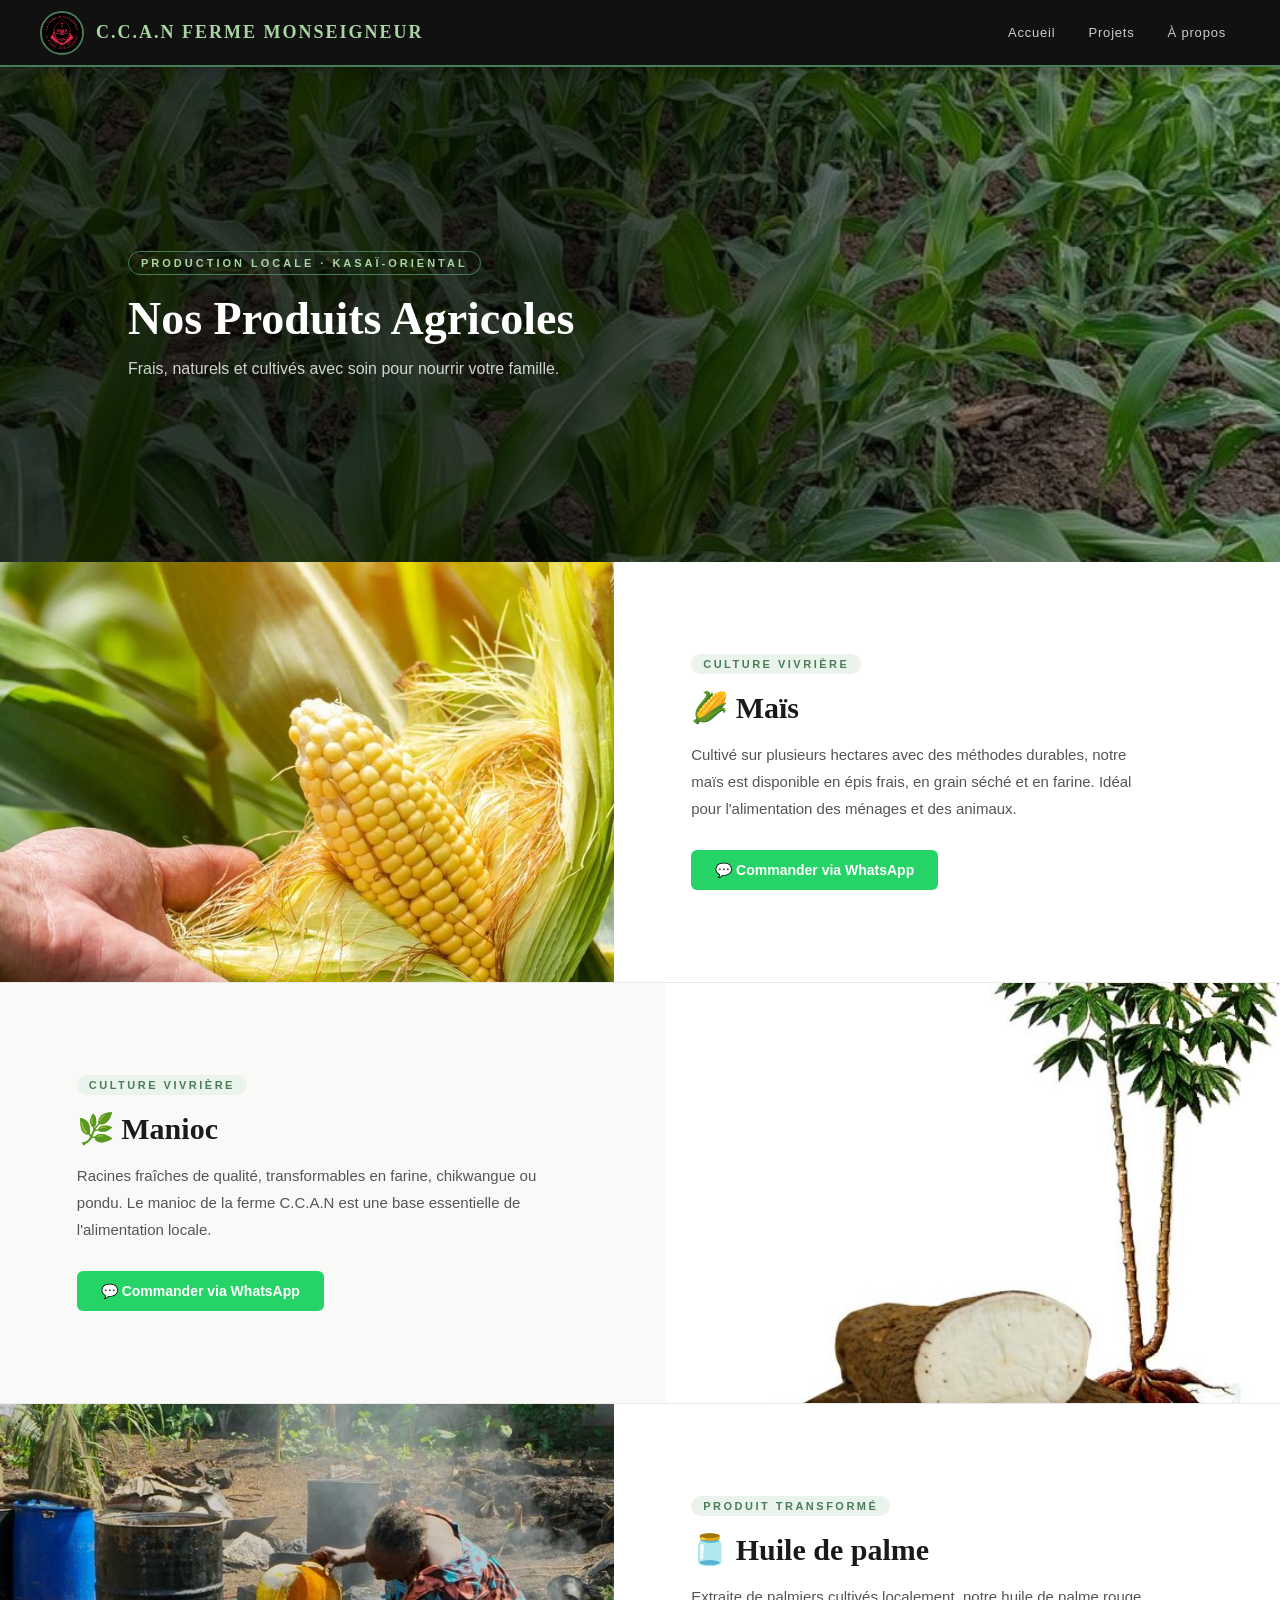
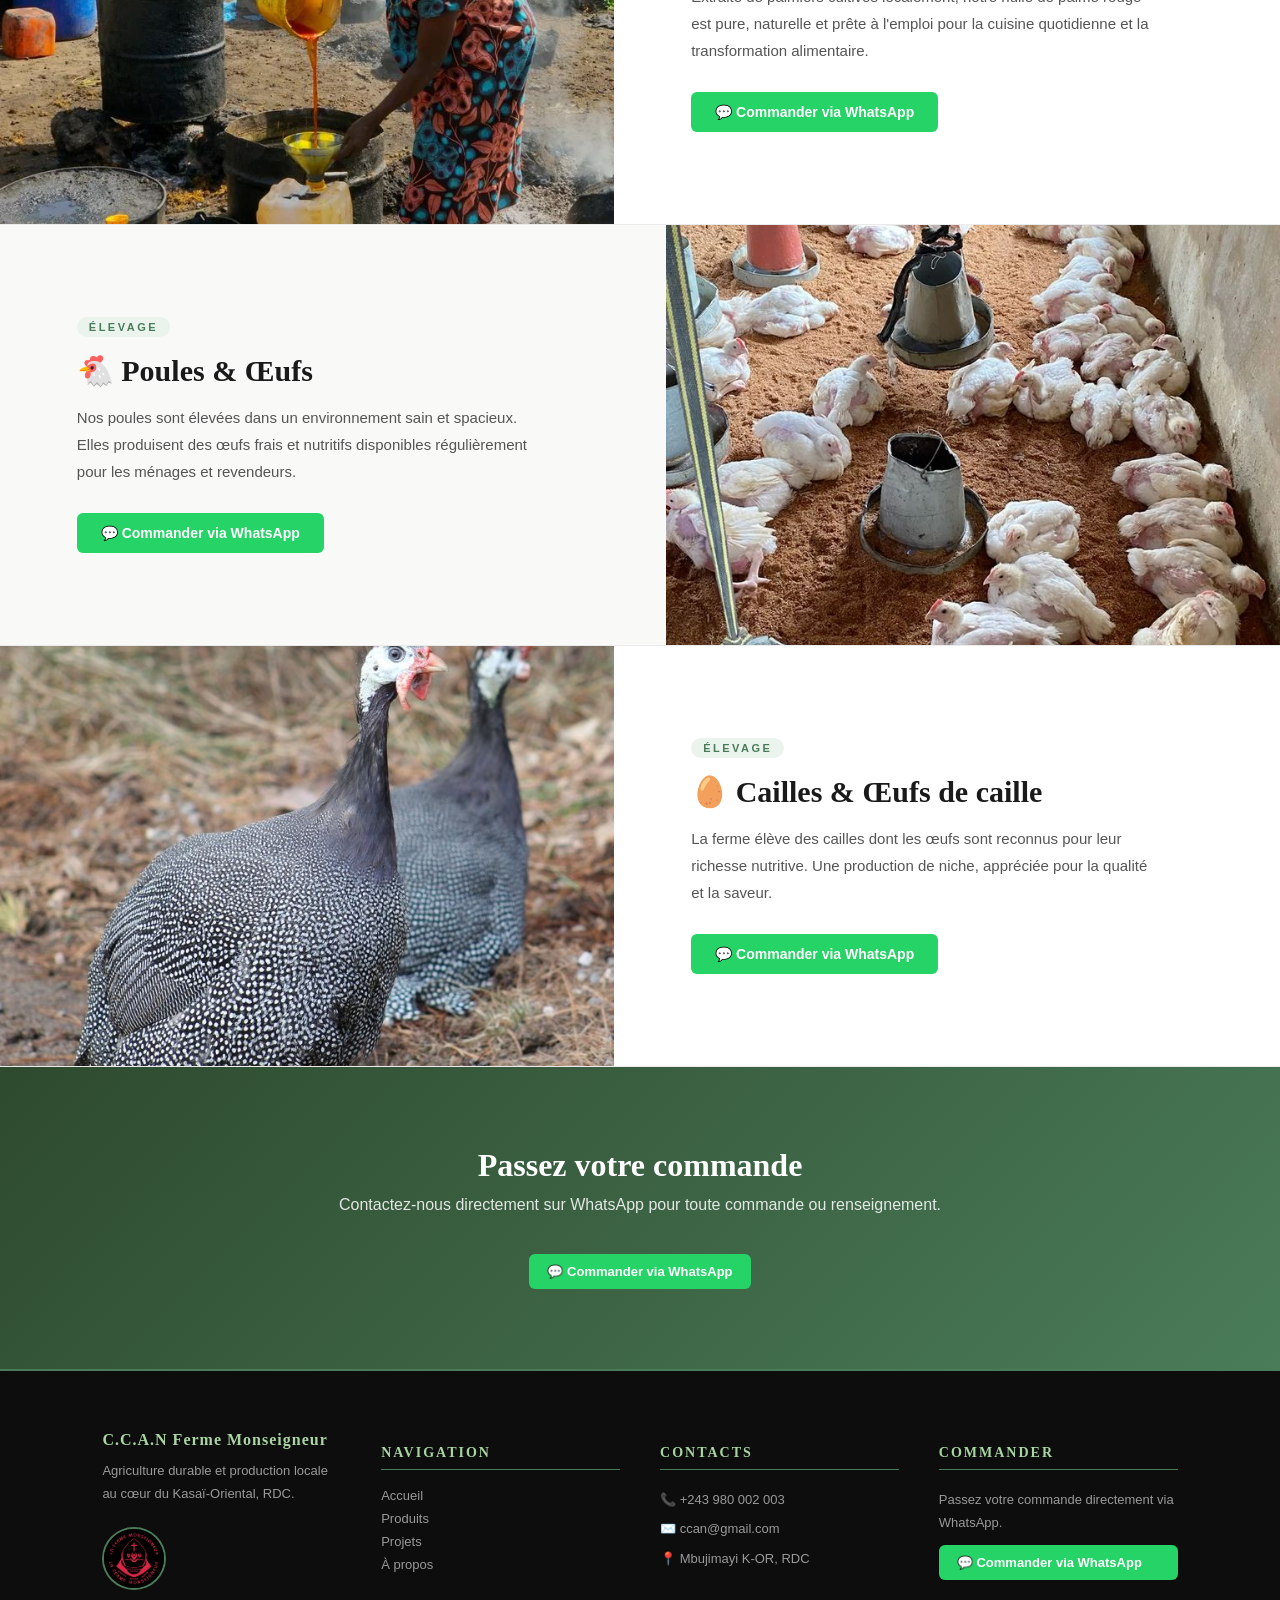
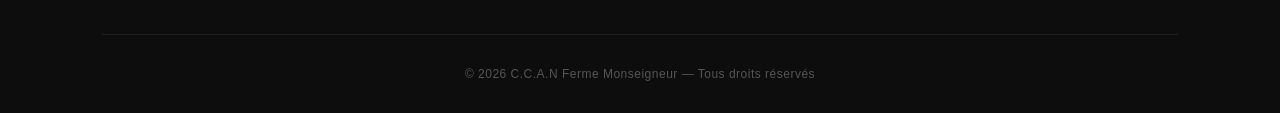
==== commit ee8ff90e: "Add files via upload" ====
--- a/produits.html
+++ b/produits.html
@@ -1,287 +1,175 @@
-<!DOCTYPE html>
-<html lang="fr">
-<head>
-<meta charset="UTF-8">
-<meta name="viewport" content="width=device-width, initial-scale=1.0">
-<title>Produits - C.C.A.N Ferme Monseigneur</title>
-<link rel="stylesheet" href="produits.css">
-</head>
-
-<body>
-
-<header>
-
-<div class="header-brand">
-<img src="logonoir.JPG" class="header-logo">
-<span class="header-nom">C.C.A.N Ferme Monseigneur</span>
-</div>
-
-<button class="hamburger" onclick="toggleMenu()">&#9776;</button>
-
-<nav id="main-nav">
-<a href="index.html">Accueil</a>
-<a href="projets.html">Projets</a>
-<a href="àpropos.html">À propos</a>
-</nav>
-
-</header>
-
-<section class="hero">
-<h1>Nos Produits Agricoles</h1>
-</section>
-
-<!-- MAIS -->
-
-<section class="product">
-
-<div class="gallery">
-
-<figure>
-<img src="champdemais.jpeg">
-<figcaption>Champ de maïs</figcaption>
-</figure>
-
-<figure>
-<img src="mais1.jpeg">
-<figcaption>Récolte du maïs</figcaption>
-</figure>
-
-<figure>
-<img src="mais2.jpeg">
-<figcaption>Épis de maïs</figcaption>
-</figure>
-
-<figure>
-<img src="stock-de-mais.jpeg">
-<figcaption>Stock de maïs</figcaption>
-</figure>
-
-</div>
-
-<div class="product-text">
-
-<h2>Maïs</h2>
-
-<p>
-Le maïs produit par la ferme C.C.A.N est cultivé avec des méthodes agricoles
-durables. Il constitue une source importante d’alimentation pour les
-ménages et pour l’alimentation animale.
-</p>
-
-</div>
-<a href="https://wa.me/243980002003?text=Bonjour%2C%20je%20souhaite%20commander%20du%20Ma%C3%AFs" class="btn-commander" target="_blank">Commander</a>
-
-</section>
-
-<!-- MANIOC -->
-
-<section class="product reverse">
-
-<div class="gallery">
-
-<figure>
-<img src="recolte-manioc.jpeg">
-<figcaption>Plantation de manioc</figcaption>
-</figure>
-
-<figure>
-<img src="manioc1.jpeg">
-<figcaption>Racines de manioc</figcaption>
-</figure>
-
-<figure>
-<img src="manioc2.jpeg">
-<figcaption>Transformation du manioc</figcaption>
-</figure>
-
-</div>
-
-<div class="product-text">
-
-<h2>Manioc</h2>
-
-<p>
-La ferme produit du manioc de qualité destiné à la consommation locale
-et à la transformation en farine ou en chikwangue. Cette culture
-constitue une base importante de l’alimentation.
-</p>
-
-</div>
-<a href="https://wa.me/243980002003?text=Bonjour%2C%20je%20souhaite%20commander%20du%20Manioc" class="btn-commander" target="_blank">Commander</a>
-
-</section>
-
-<!-- huile-de-palme -->
-
-<section class="product">
-
-<div class="gallery">
-
-<figure>
-<img src="regimes-de-noix.jpeg">
-<figcaption>Régimes de palme</figcaption>
-</figure>
-
-<figure>
-<img src="production-huile.jpeg">
-<figcaption>Extraction de l’huile</figcaption>
-</figure>
-
-<figure>
-<img src="production-huile1.jpeg">
-<figcaption>huile-de-palme rouge</figcaption>
-</figure>
-
-</div>
-
-<div class="product-text">
-
-<h2>huile-de-palme</h2>
-
-<p>
-Notre huile-de-palme est produite à partir de palmiers cultivés
-localement. Elle est utilisée pour la cuisine et pour la
-transformation alimentaire.
-</p>
-
-</div>
-<a href="https://wa.me/243980002003?text=Bonjour%2C%20je%20souhaite%20commander%20de%20l%27Huile%20de%20Palme" class="btn-commander" target="_blank">Commander</a>
-
-</section>
-
-<!-- POULES ET OEUFS -->
-
-<section class="product reverse">
-
-<div class="gallery">
-
-<figure>
-<img src="Poule1.jpeg">
-<figcaption>Poules de la ferme</figcaption>
-</figure>
-
-<figure>
-<img src="poulailler.jpeg">
-<figcaption>Élevage de volailles</figcaption>
-</figure>
-
-<figure>
-<img src="Oeufs.jpeg">
-<figcaption>Œufs frais</figcaption>
-</figure>
-
-</div>
-
-<div class="product-text">
-
-<h2>Poules et Œufs de poule</h2>
-
-<p>
-La ferme élève des poules dans un environnement sain afin de produire
-des œufs frais et nutritifs pour la consommation locale.
-</p>
-
-</div>
-<a href="https://wa.me/243980002003?text=Bonjour%2C%20je%20souhaite%20commander%20des%20Poules%20et%20%C5%92ufs" class="btn-commander" target="_blank">Commander</a>
-
-</section>
-
-<!-- CAILLES -->
-
-<section class="product">
-
-<div class="gallery">
-
-<figure>
-<img src="élevage de caille.jpeg">
-<figcaption>Élevage de cailles</figcaption>
-</figure>
-
-<figure>
-<img src="caille-adulte.jpeg">
-<figcaption>Cailles adultes</figcaption>
-</figure>
-
-<figure>
-<img src="oeuf-de-caille.jpeg">
-<figcaption>Œufs de caille</figcaption>
-</figure>
-
-</div>
-
-<div class="product-text">
-
-<h2>Cailles et Œufs de caille</h2>
-
-<p>
-La ferme développe également l’élevage de cailles qui produisent des
-œufs très nutritifs et appréciés pour leurs qualités alimentaires.
-</p>
-
-</div>
-<a href="https://wa.me/243980002003?text=Bonjour%2C%20je%20souhaite%20commander%20des%20Cailles%20et%20%C5%92ufs%20de%20caille" class="btn-commander" target="_blank">Commander</a>
-
-</section>
-
-<footer>
-
-<div class="footer-container">
-
-<div class="footer-column">
-<img src="logonoir.JPG" alt="Logo">
-<div class="footer-brand-name">C.C.A.N Ferme Monseigneur</div>
-<p>Agriculture durable et production locale au cœur du Kasaï-Oriental, RDC.</p>
-</div>
-
-<div class="footer-column">
-<h3>Navigation</h3>
-<a href="index.html">Accueil</a>
-<a href="produits.html">Produits</a>
-<a href="projets.html">Projets</a>
-<a href="àpropos.html">À propos</a>
-</div>
-
-<div class="footer-column">
-<h3>Contacts</h3>
-<p>📞 +243 980 002 003</p>
-<p>✉️ ccan@gmail.com</p>
-<p>📍 Mbujimayi K-OR, RDC</p>
-</div>
-
-<div class="footer-column">
-<h3>Commander</h3>
-<p>Passez votre commande directement via WhatsApp.</p>
-<a href="https://wa.me/243980002003" class="btn-whatsapp" target="_blank">💬 Commander via WhatsApp</a>
-</div>
-
-</div>
-
-<div class="footer-bottom">
-<p>© 2026 C.C.A.N Ferme Monseigneur — Tous droits réservés</p>
-</div>
-
-</footer>
-
-</body>
-
-<script>
-const sections = document.querySelectorAll('.product, .product-text, .hero');
-const observer = new IntersectionObserver((entries) => {
-  entries.forEach(entry => {
-    if (entry.isIntersecting) {
-      entry.target.classList.add('visible');
-    } else {
-      entry.target.classList.remove('visible');
-    }
-  });
-}, { threshold: 0.15 });
-sections.forEach(s => observer.observe(s));
-
-function toggleMenu(){
-  document.getElementById('main-nav').classList.toggle('open');
-}
-</script>
-
-</html>
-
-
+<!DOCTYPE html>
+<html lang="fr">
+<head>
+<meta charset="UTF-8">
+<meta name="viewport" content="width=device-width, initial-scale=1.0">
+<title>Produits - C.C.A.N Ferme Monseigneur</title>
+<link rel="stylesheet" href="produits.css">
+</head>
+
+<body>
+
+<header>
+<div class="header-brand">
+<img src="logonoir.JPG" class="header-logo">
+<span class="header-nom">C.C.A.N Ferme Monseigneur</span>
+</div>
+<button class="hamburger" onclick="toggleMenu()">&#9776;</button>
+<nav id="main-nav">
+<a href="index.html">Accueil</a>
+<a href="projets.html">Projets</a>
+<a href="àpropos.html">À propos</a>
+</nav>
+</header>
+
+<!-- HERO -->
+
+<section class="hero">
+<div class="hero-overlay"></div>
+<div class="hero-content">
+<span class="hero-label">Production locale · Kasaï-Oriental</span>
+<h1>Nos Produits Agricoles</h1>
+<p>Frais, naturels et cultivés avec soin pour nourrir votre famille.</p>
+</div>
+</section>
+
+<!-- MAÏS -->
+
+<section class="product reveal">
+<div class="product-img">
+<img src="mais2.jpeg" alt="Maïs">
+</div>
+<div class="product-body">
+<span class="product-label">Culture vivrière</span>
+<h2>🌽 Maïs</h2>
+<p>Cultivé sur plusieurs hectares avec des méthodes durables, notre maïs est disponible en épis frais, en grain séché et en farine. Idéal pour l'alimentation des ménages et des animaux.</p>
+<a href="https://wa.me/243980002003?text=Bonjour%2C%20je%20souhaite%20commander%20du%20Ma%C3%AFs" class="btn-commander" target="_blank">💬 Commander via WhatsApp</a>
+</div>
+</section>
+
+<!-- MANIOC -->
+
+<section class="product reverse reveal">
+<div class="product-img">
+<img src="manioc1.jpeg" alt="Manioc">
+</div>
+<div class="product-body">
+<span class="product-label">Culture vivrière</span>
+<h2>🌿 Manioc</h2>
+<p>Racines fraîches de qualité, transformables en farine, chikwangue ou pondu. Le manioc de la ferme C.C.A.N est une base essentielle de l'alimentation locale.</p>
+<a href="https://wa.me/243980002003?text=Bonjour%2C%20je%20souhaite%20commander%20du%20Manioc" class="btn-commander" target="_blank">💬 Commander via WhatsApp</a>
+</div>
+</section>
+
+<!-- HUILE DE PALME -->
+
+<section class="product reveal">
+<div class="product-img">
+<img src="production-huile1.jpeg" alt="Huile de palme">
+</div>
+<div class="product-body">
+<span class="product-label">Produit transformé</span>
+<h2>🫙 Huile de palme</h2>
+<p>Extraite de palmiers cultivés localement, notre huile de palme rouge est pure, naturelle et prête à l'emploi pour la cuisine quotidienne et la transformation alimentaire.</p>
+<a href="https://wa.me/243980002003?text=Bonjour%2C%20je%20souhaite%20commander%20de%20l%27Huile%20de%20Palme" class="btn-commander" target="_blank">💬 Commander via WhatsApp</a>
+</div>
+</section>
+
+<!-- POULES ET ŒUFS -->
+
+<section class="product reverse reveal">
+<div class="product-img">
+<img src="poulailler.jpeg" alt="Volaille et œufs">
+</div>
+<div class="product-body">
+<span class="product-label">Élevage</span>
+<h2>🐔 Poules & Œufs</h2>
+<p>Nos poules sont élevées dans un environnement sain et spacieux. Elles produisent des œufs frais et nutritifs disponibles régulièrement pour les ménages et revendeurs.</p>
+<a href="https://wa.me/243980002003?text=Bonjour%2C%20je%20souhaite%20commander%20des%20Poules%20et%20%C5%92ufs" class="btn-commander" target="_blank">💬 Commander via WhatsApp</a>
+</div>
+</section>
+
+<!-- CAILLES -->
+
+<section class="product reveal">
+<div class="product-img">
+<img src="caille-adulte.jpeg" alt="Cailles et œufs de caille">
+</div>
+<div class="product-body">
+<span class="product-label">Élevage</span>
+<h2>🥚 Cailles & Œufs de caille</h2>
+<p>La ferme élève des cailles dont les œufs sont reconnus pour leur richesse nutritive. Une production de niche, appréciée pour la qualité et la saveur.</p>
+<a href="https://wa.me/243980002003?text=Bonjour%2C%20je%20souhaite%20commander%20des%20Cailles%20et%20%C5%92ufs%20de%20caille" class="btn-commander" target="_blank">💬 Commander via WhatsApp</a>
+</div>
+</section>
+
+<!-- CTA -->
+
+<section class="cta-section">
+<h2>Passez votre commande</h2>
+<p>Contactez-nous directement sur WhatsApp pour toute commande ou renseignement.</p>
+<a href="https://wa.me/243980002003" class="btn-whatsapp" target="_blank">💬 Commander via WhatsApp</a>
+</section>
+
+<footer>
+<div class="footer-container">
+
+<div class="footer-column">
+<div class="footer-brand-name">C.C.A.N Ferme Monseigneur</div>
+<p>Agriculture durable et production locale au cœur du Kasaï-Oriental, RDC.</p>
+<img src="logonoir.JPG" alt="Logo">
+</div>
+
+<div class="footer-column">
+<h3>Navigation</h3>
+<a href="index.html">Accueil</a>
+<a href="produits.html">Produits</a>
+<a href="projets.html">Projets</a>
+<a href="àpropos.html">À propos</a>
+</div>
+
+<div class="footer-column">
+<h3>Contacts</h3>
+<p>📞 +243 980 002 003</p>
+<p>✉️ ccan@gmail.com</p>
+<p>📍 Mbujimayi K-OR, RDC</p>
+</div>
+
+<div class="footer-column">
+<h3>Commander</h3>
+<p>Passez votre commande directement via WhatsApp.</p>
+<a href="https://wa.me/243980002003" class="btn-whatsapp" target="_blank">💬 Commander via WhatsApp</a>
+</div>
+
+</div>
+<div class="footer-bottom">
+<p>© 2026 C.C.A.N Ferme Monseigneur — Tous droits réservés</p>
+</div>
+</footer>
+
+<script>
+const reveals = document.querySelectorAll('.reveal');
+const observer = new IntersectionObserver((entries) => {
+  entries.forEach(entry => {
+    if(entry.isIntersecting){
+      entry.target.classList.add('visible');
+    } else {
+      entry.target.classList.remove('visible');
+    }
+  });
+}, { threshold: 0.12 });
+
+reveals.forEach(el => observer.observe(el));
+reveals.forEach(el => {
+  if(el.getBoundingClientRect().top < window.innerHeight){
+    el.classList.add('visible');
+  }
+});
+
+function toggleMenu(){
+  document.getElementById('main-nav').classList.toggle('open');
+}
+</script>
+
+</body>
+</html>
--- a/produits.css
+++ b/produits.css
@@ -1,337 +1,437 @@
-/* HEADER */
-
-header{
-background:#111111;
-padding:0 40px;
-display:flex;
-justify-content:space-between;
-align-items:center;
-position:sticky;
-top:0;
-z-index:1000;
-height:65px;
-border-bottom:2px solid #4a7c59;
-box-shadow:0 2px 15px rgba(0,0,0,0.4);
-}
-
-.header-brand{
-display:flex;
-align-items:center;
-gap:12px;
-text-decoration:none;
-}
-
-.header-logo{
-width:40px;
-height:40px;
-object-fit:contain;
-border-radius:50%;
-border:2px solid #4a7c59;
-}
-
-.header-nom{
-font-family:'Georgia', serif;
-font-size:18px;
-font-weight:700;
-color:#a8d5a2;
-letter-spacing:2px;
-text-transform:uppercase;
-}
-
-nav{
-display:flex;
-align-items:center;
-gap:5px;
-}
-
-nav a{
-color:#cccccc;
-text-decoration:none;
-font-size:13px;
-font-weight:500;
-letter-spacing:0.8px;
-padding:8px 14px;
-border-radius:4px;
-position:relative;
-transition:color 0.3s;
-}
-
-nav a::after{
-content:'';
-position:absolute;
-bottom:2px;
-left:14px;
-right:14px;
-height:2px;
-background:#4a7c59;
-transform:scaleX(0);
-transition:transform 0.3s ease;
-}
-
-nav a:hover{
-color:#ffffff;
-}
-
-nav a:hover::after{
-transform:scaleX(1);
-}
-
-
-
-h1{
-text-align:center;
-padding:40px 20px;
-}
-
-/* PRODUITS */
-
-.product{
-display:flex;
-align-items:center;
-justify-content:center;
-gap:40px;
-padding:60px 10%;
-background:white;
-margin-bottom:20px;
-flex-wrap:wrap;
-}
-
-.product.reverse{
-flex-direction:row-reverse;
-}
-
-.btn-commander{
-display:inline-block;
-background:#2e7d32;
-color:#ffffff;
-border:none;
-padding:12px 25px;
-margin-top:15px;
-font-size:16px;
-border-radius:5px;
-cursor:pointer;
-transition:0.3s;
-text-decoration:none;
-}
-
-.btn-commander:hover{
-
-background:#6eba03;
-
-}
-
-/* GALERIE PHOTOS */
-
-.gallery{
-display:grid;
-grid-template-columns:repeat(2,1fr);
-gap:15px;
-width:400px;
-}
-
-.gallery figure{
-margin:0;
-}
-
-.gallery img{
-width:100%;
-border-radius:6px;
-}
-
-.gallery figcaption{
-font-size:14px;
-text-align:center;
-margin-top:5px;
-}
-
-/* TEXTE */
-
-.product-text{
-max-width:450px;
-}
-
-.product-text h2{
-color:#2e7d32;
-margin-bottom:15px;
-}
-
-.product-text p{
-line-height:1.6;
-}
-
-/* ANIMATION SCROLL */
-
-.product, .product-text, .hero{
-opacity:0;
-transform:translateY(40px);
-transition:opacity 0.6s ease, transform 0.6s ease;
-}
-
-.product.visible, .product-text.visible, .hero.visible{
-opacity:1;
-transform:translateY(0);
-}
-
-/* FOOTER */
-
-footer{
-    background:#0d0d0d;
-    color:#cccccc;
-    padding:60px 8% 0 8%;
-    border-top:2px solid #4a7c59;
-}
-
-.footer-container{
-    display:flex;
-    flex-wrap:wrap;
-    justify-content:space-between;
-    gap:40px;
-    padding-bottom:40px;
-    border-bottom:1px solid rgba(255,255,255,0.08);
-}
-
-.footer-column{
-    min-width:180px;
-    flex:1;
-}
-
-.footer-column img{
-    width:60px;
-    margin-bottom:15px;
-    border-radius:50%;
-    border:2px solid #4a7c59;
-}
-
-.footer-column h3{
-    font-family:'Georgia', serif;
-    font-size:14px;
-    font-weight:700;
-    color:#a8d5a2;
-    text-transform:uppercase;
-    letter-spacing:2px;
-    margin-bottom:18px;
-    padding-bottom:8px;
-    border-bottom:1px solid #4a7c59;
-}
-
-.footer-column p{
-    font-size:13px;
-    line-height:1.8;
-    color:#999999;
-    margin:0 0 6px 0;
-}
-
-.footer-column a{
-    display:block;
-    color:#999999;
-    text-decoration:none;
-    font-size:13px;
-    margin-bottom:8px;
-    transition:color 0.3s, padding-left 0.3s;
-}
-
-.footer-column a:hover{
-    color:#a8d5a2;
-    padding-left:6px;
-}
-
-.footer-brand-name{
-    font-family:'Georgia', serif;
-    font-size:16px;
-    font-weight:700;
-    color:#a8d5a2;
-    letter-spacing:1px;
-    margin-bottom:10px;
-}
-
-.btn-whatsapp{
-    display:inline-flex;
-    align-items:center;
-    gap:8px;
-    background:#25d366;
-    color:#ffffff !important;
-    padding:10px 18px;
-    border-radius:6px;
-    font-size:13px;
-    font-weight:600;
-    margin-top:10px;
-    transition:background 0.3s, transform 0.2s !important;
-}
-
-.btn-whatsapp:hover{
-    background:#1ebe5d;
-    transform:translateY(-2px);
-    padding-left:18px !important;
-}
-
-.footer-bottom{
-    text-align:center;
-    padding:20px 0;
-    font-size:12px;
-    color:#555555;
-    letter-spacing:0.5px;
-}
-
-/* HAMBURGER */
-
-.hamburger{
-display:none;
-background:none;
-border:2px solid #4a7c59;
-color:#a8d5a2;
-font-size:20px;
-cursor:pointer;
-border-radius:6px;
-width:38px;
-height:38px;
-align-items:center;
-justify-content:center;
-transition:background 0.3s;
-margin-left:auto;
-}
-
-.hamburger:hover{
-background:#4a7c59;
-color:#ffffff;
-}
-
-@media(max-width:768px){
-
-header{
-padding:0 15px;
-flex-wrap:nowrap;
-justify-content:space-between;
-}
-
-.hamburger{
-display:flex;
-}
-
-#main-nav{
-display:none;
-flex-direction:column;
-width:100%;
-background:#111111;
-padding:10px 0;
-border-top:1px solid #4a7c59;
-position:absolute;
-top:65px;
-left:0;
-right:0;
-box-shadow:0 8px 20px rgba(0,0,0,0.4);
-}
-
-#main-nav.open{
-display:flex;
-}
-
-#main-nav a{
-padding:12px 25px;
-border-bottom:1px solid rgba(255,255,255,0.07);
-font-size:14px;
-letter-spacing:0.5px;
-}
-
-#main-nav a::after{
-display:none;
-}+body{
+    margin:0;
+    font-family:'Segoe UI', Arial, sans-serif;
+    background:#f4f4f4;
+    color:#1a1a1a;
+}
+
+/* HEADER */
+
+header{
+    background:#111111;
+    padding:0 40px;
+    display:flex;
+    justify-content:space-between;
+    align-items:center;
+    position:sticky;
+    top:0;
+    z-index:1000;
+    height:65px;
+    border-bottom:2px solid #4a7c59;
+    box-shadow:0 2px 15px rgba(0,0,0,0.4);
+}
+
+.header-brand{
+    display:flex;
+    align-items:center;
+    gap:12px;
+}
+
+.header-logo{
+    width:40px;
+    height:40px;
+    object-fit:contain;
+    border-radius:50%;
+    border:2px solid #4a7c59;
+}
+
+.header-nom{
+    font-family:'Georgia', serif;
+    font-size:18px;
+    font-weight:700;
+    color:#a8d5a2;
+    letter-spacing:2px;
+    text-transform:uppercase;
+}
+
+nav{
+    display:flex;
+    align-items:center;
+    gap:5px;
+}
+
+nav a{
+    color:#cccccc;
+    text-decoration:none;
+    font-size:13px;
+    font-weight:500;
+    letter-spacing:0.8px;
+    padding:8px 14px;
+    border-radius:4px;
+    position:relative;
+    transition:color 0.3s;
+}
+
+nav a::after{
+    content:'';
+    position:absolute;
+    bottom:2px;
+    left:14px;
+    right:14px;
+    height:2px;
+    background:#4a7c59;
+    transform:scaleX(0);
+    transition:transform 0.3s ease;
+}
+
+nav a:hover{ color:#ffffff; }
+nav a:hover::after{ transform:scaleX(1); }
+
+/* HERO */
+
+.hero{
+    position:relative;
+    height:55vh;
+    min-height:340px;
+    background:url('champdemais.jpeg') center/cover no-repeat;
+    display:flex;
+    align-items:center;
+}
+
+.hero-overlay{
+    position:absolute;
+    inset:0;
+    background:linear-gradient(to right, rgba(0,0,0,0.72) 45%, rgba(0,0,0,0.2));
+}
+
+.hero-content{
+    position:relative;
+    z-index:1;
+    padding:0 10%;
+}
+
+.hero-label{
+    display:inline-block;
+    font-size:11px;
+    font-weight:600;
+    letter-spacing:3px;
+    text-transform:uppercase;
+    color:#a8d5a2;
+    border:1px solid #4a7c59;
+    padding:5px 12px;
+    border-radius:20px;
+    margin-bottom:16px;
+}
+
+.hero-content h1{
+    font-family:'Georgia', serif;
+    font-size:46px;
+    font-weight:700;
+    color:#ffffff;
+    margin:0 0 14px 0;
+    line-height:1.2;
+}
+
+.hero-content p{
+    font-size:16px;
+    color:rgba(255,255,255,0.8);
+    margin:0;
+}
+
+/* SECTIONS PRODUIT */
+
+.product{
+    display:flex;
+    align-items:center;
+    gap:0;
+    background:#ffffff;
+    border-bottom:1px solid #ebebeb;
+    min-height:420px;
+}
+
+.product.reverse{
+    flex-direction:row-reverse;
+    background:#f9f9f7;
+}
+
+.product-img{
+    flex:0 0 48%;
+    height:420px;
+    overflow:hidden;
+}
+
+.product-img img{
+    width:100%;
+    height:100%;
+    object-fit:cover;
+    transition:transform 0.5s ease;
+}
+
+.product:hover .product-img img{
+    transform:scale(1.04);
+}
+
+.product-body{
+    flex:1;
+    padding:50px 6%;
+}
+
+.product-label{
+    display:inline-block;
+    font-size:11px;
+    font-weight:700;
+    letter-spacing:2.5px;
+    text-transform:uppercase;
+    color:#4a7c59;
+    background:#eaf4ec;
+    padding:4px 12px;
+    border-radius:20px;
+    margin-bottom:16px;
+}
+
+.product-body h2{
+    font-family:'Georgia', serif;
+    font-size:30px;
+    color:#1a1a1a;
+    margin:0 0 16px 0;
+}
+
+.product-body p{
+    font-size:15px;
+    line-height:1.8;
+    color:#555555;
+    max-width:460px;
+    margin:0 0 28px 0;
+}
+
+.btn-commander{
+    display:inline-flex;
+    align-items:center;
+    gap:8px;
+    background:#25d366;
+    color:#ffffff;
+    padding:12px 24px;
+    border-radius:6px;
+    text-decoration:none;
+    font-size:14px;
+    font-weight:600;
+    transition:background 0.3s, transform 0.2s;
+}
+
+.btn-commander:hover{
+    background:#1ebe5d;
+    transform:translateY(-2px);
+}
+
+/* CTA */
+
+.cta-section{
+    background:linear-gradient(135deg, #2e4a2e, #4a7c59);
+    text-align:center;
+    padding:80px 10%;
+    color:#ffffff;
+}
+
+.cta-section h2{
+    font-family:'Georgia', serif;
+    font-size:32px;
+    margin:0 0 12px 0;
+}
+
+.cta-section p{
+    font-size:16px;
+    opacity:0.85;
+    margin:0 0 30px 0;
+}
+
+/* FOOTER */
+
+footer{
+    background:#0d0d0d;
+    color:#cccccc;
+    padding:60px 8% 0 8%;
+    border-top:2px solid #4a7c59;
+}
+
+.footer-container{
+    display:flex;
+    flex-wrap:wrap;
+    justify-content:space-between;
+    gap:40px;
+    padding-bottom:40px;
+    border-bottom:1px solid rgba(255,255,255,0.08);
+}
+
+.footer-column{
+    min-width:180px;
+    flex:1;
+}
+
+.footer-column img{
+    width:60px;
+    margin-top:15px;
+    border-radius:50%;
+    border:2px solid #4a7c59;
+}
+
+.footer-column h3{
+    font-family:'Georgia', serif;
+    font-size:14px;
+    font-weight:700;
+    color:#a8d5a2;
+    text-transform:uppercase;
+    letter-spacing:2px;
+    margin-bottom:18px;
+    padding-bottom:8px;
+    border-bottom:1px solid #4a7c59;
+}
+
+.footer-column p{
+    font-size:13px;
+    line-height:1.8;
+    color:#999999;
+    margin:0 0 6px 0;
+}
+
+.footer-column a{
+    display:block;
+    color:#999999;
+    text-decoration:none;
+    font-size:13px;
+    margin-bottom:8px;
+    transition:color 0.3s, padding-left 0.3s;
+}
+
+.footer-column a:hover{
+    color:#a8d5a2;
+    padding-left:6px;
+}
+
+.footer-brand-name{
+    font-family:'Georgia', serif;
+    font-size:16px;
+    font-weight:700;
+    color:#a8d5a2;
+    letter-spacing:1px;
+    margin-bottom:10px;
+}
+
+.btn-whatsapp{
+    display:inline-flex;
+    align-items:center;
+    gap:8px;
+    background:#25d366;
+    color:#ffffff !important;
+    padding:10px 18px;
+    border-radius:6px;
+    font-size:13px;
+    font-weight:600;
+    margin-top:10px;
+    text-decoration:none;
+    transition:background 0.3s, transform 0.2s !important;
+}
+
+.btn-whatsapp:hover{
+    background:#1ebe5d;
+    transform:translateY(-2px);
+    padding-left:18px !important;
+}
+
+.footer-bottom{
+    text-align:center;
+    padding:20px 0;
+    font-size:12px;
+    color:#555555;
+    letter-spacing:0.5px;
+}
+
+/* ANIMATION SCROLL */
+
+.reveal{
+    opacity:0;
+    transform:translateY(40px);
+    transition:opacity 0.6s ease, transform 0.6s ease;
+}
+
+.reveal.visible{
+    opacity:1;
+    transform:translateY(0);
+}
+
+/* HAMBURGER */
+
+.hamburger{
+    display:none;
+    background:none;
+    border:2px solid #4a7c59;
+    color:#a8d5a2;
+    font-size:20px;
+    cursor:pointer;
+    border-radius:6px;
+    width:38px;
+    height:38px;
+    align-items:center;
+    justify-content:center;
+    transition:background 0.3s;
+    margin-left:auto;
+}
+
+.hamburger:hover{
+    background:#4a7c59;
+    color:#ffffff;
+}
+
+/* RESPONSIVE */
+
+@media(max-width:768px){
+
+header{
+    padding:0 15px;
+    flex-wrap:nowrap;
+    justify-content:space-between;
+}
+
+.hamburger{ display:flex; }
+
+#main-nav{
+    display:none;
+    flex-direction:column;
+    width:100%;
+    background:#111111;
+    padding:10px 0;
+    border-top:1px solid #4a7c59;
+    position:absolute;
+    top:65px;
+    left:0;
+    right:0;
+    box-shadow:0 8px 20px rgba(0,0,0,0.4);
+}
+
+#main-nav.open{ display:flex; }
+
+#main-nav a{
+    padding:12px 25px;
+    border-bottom:1px solid rgba(255,255,255,0.07);
+    font-size:14px;
+}
+
+#main-nav a::after{ display:none; }
+
+.hero-content h1{ font-size:30px; }
+
+.product, .product.reverse{
+    flex-direction:column;
+    min-height:auto;
+}
+
+.product-img{
+    flex:none;
+    width:100%;
+    height:240px;
+}
+
+.product-body{
+    padding:35px 6%;
+}
+
+.product-body p{ max-width:100%; }
+
+.footer-container{
+    flex-direction:column;
+    align-items:center;
+    text-align:center;
+}
+
+.footer-column{ width:100%; }
+
+}
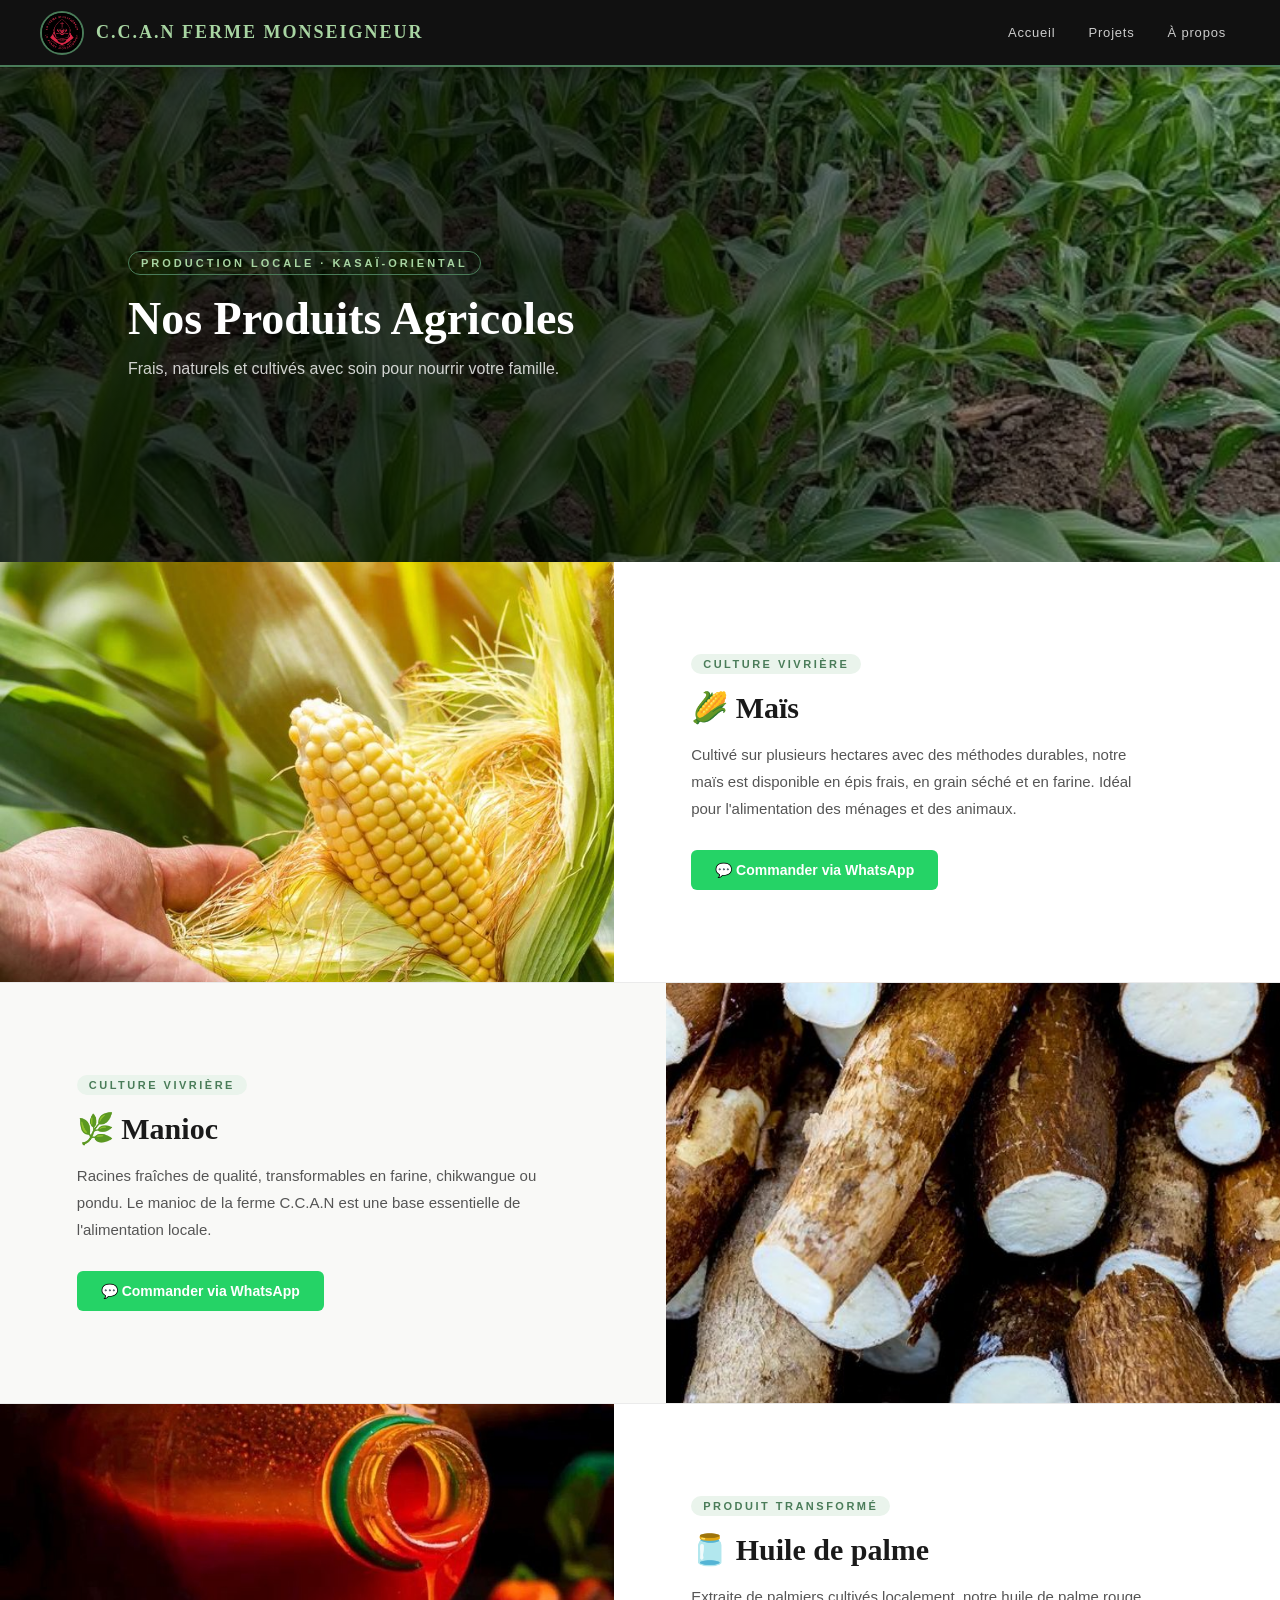
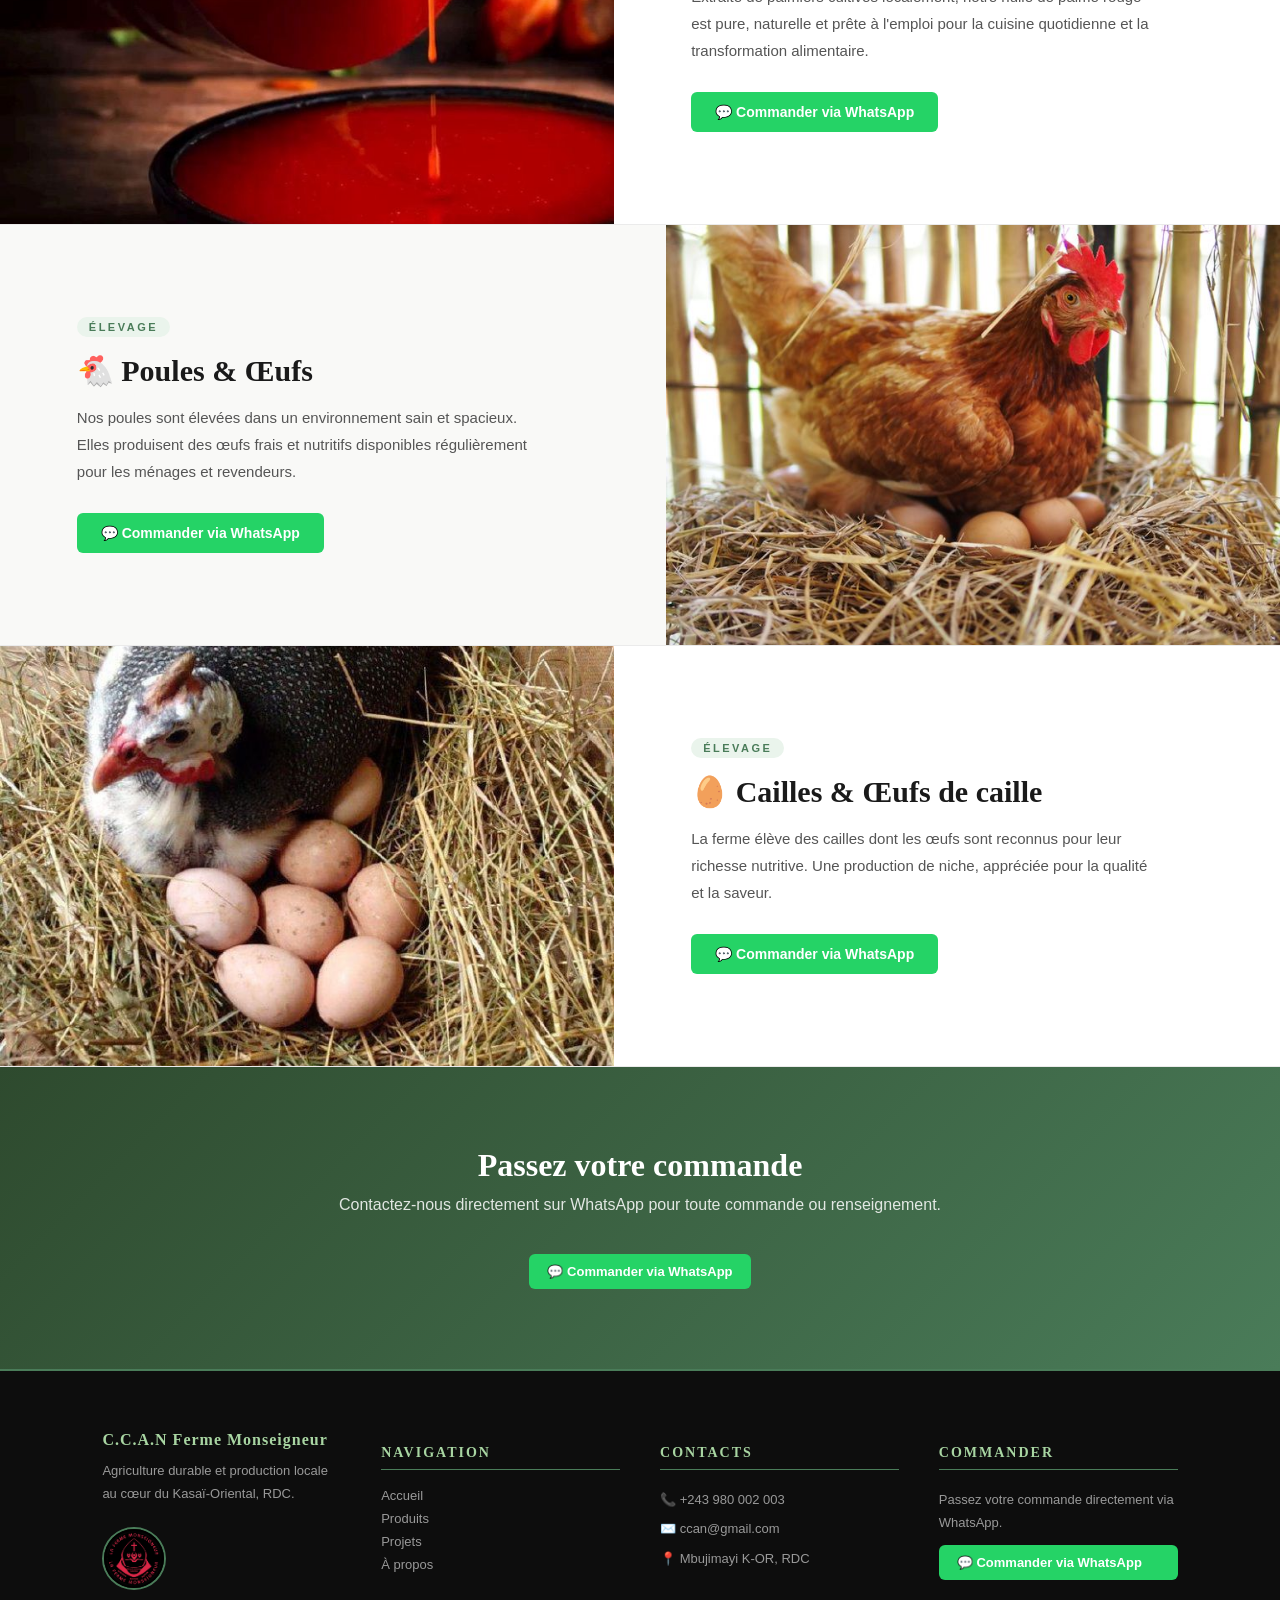
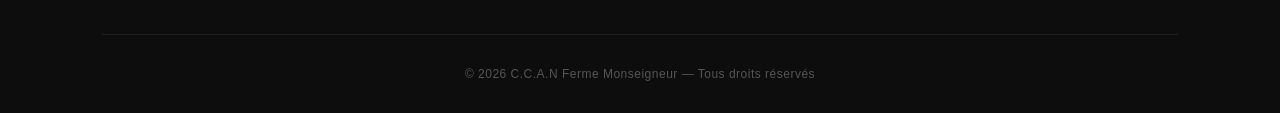
==== commit 6c1ea548: "Add files via upload" ====
--- a/produits.html
+++ b/produits.html
@@ -51,7 +51,7 @@
 
 <section class="product reverse reveal">
 <div class="product-img">
-<img src="manioc1.jpeg" alt="Manioc">
+<img src="manioc2.jpeg" alt="Manioc">
 </div>
 <div class="product-body">
 <span class="product-label">Culture vivrière</span>
@@ -65,7 +65,7 @@
 
 <section class="product reveal">
 <div class="product-img">
-<img src="production-huile1.jpeg" alt="Huile de palme">
+<img src="huile-de-palme.jpeg" alt="Huile de palme">
 </div>
 <div class="product-body">
 <span class="product-label">Produit transformé</span>
@@ -79,7 +79,7 @@
 
 <section class="product reverse reveal">
 <div class="product-img">
-<img src="poulailler.jpeg" alt="Volaille et œufs">
+<img src="Oeufs.jpeg" alt="Volaille et œufs">
 </div>
 <div class="product-body">
 <span class="product-label">Élevage</span>
@@ -93,7 +93,7 @@
 
 <section class="product reveal">
 <div class="product-img">
-<img src="caille-adulte.jpeg" alt="Cailles et œufs de caille">
+<img src="oeuf-de-caille.jpeg" alt="Cailles et œufs de caille">
 </div>
 <div class="product-body">
 <span class="product-label">Élevage</span>
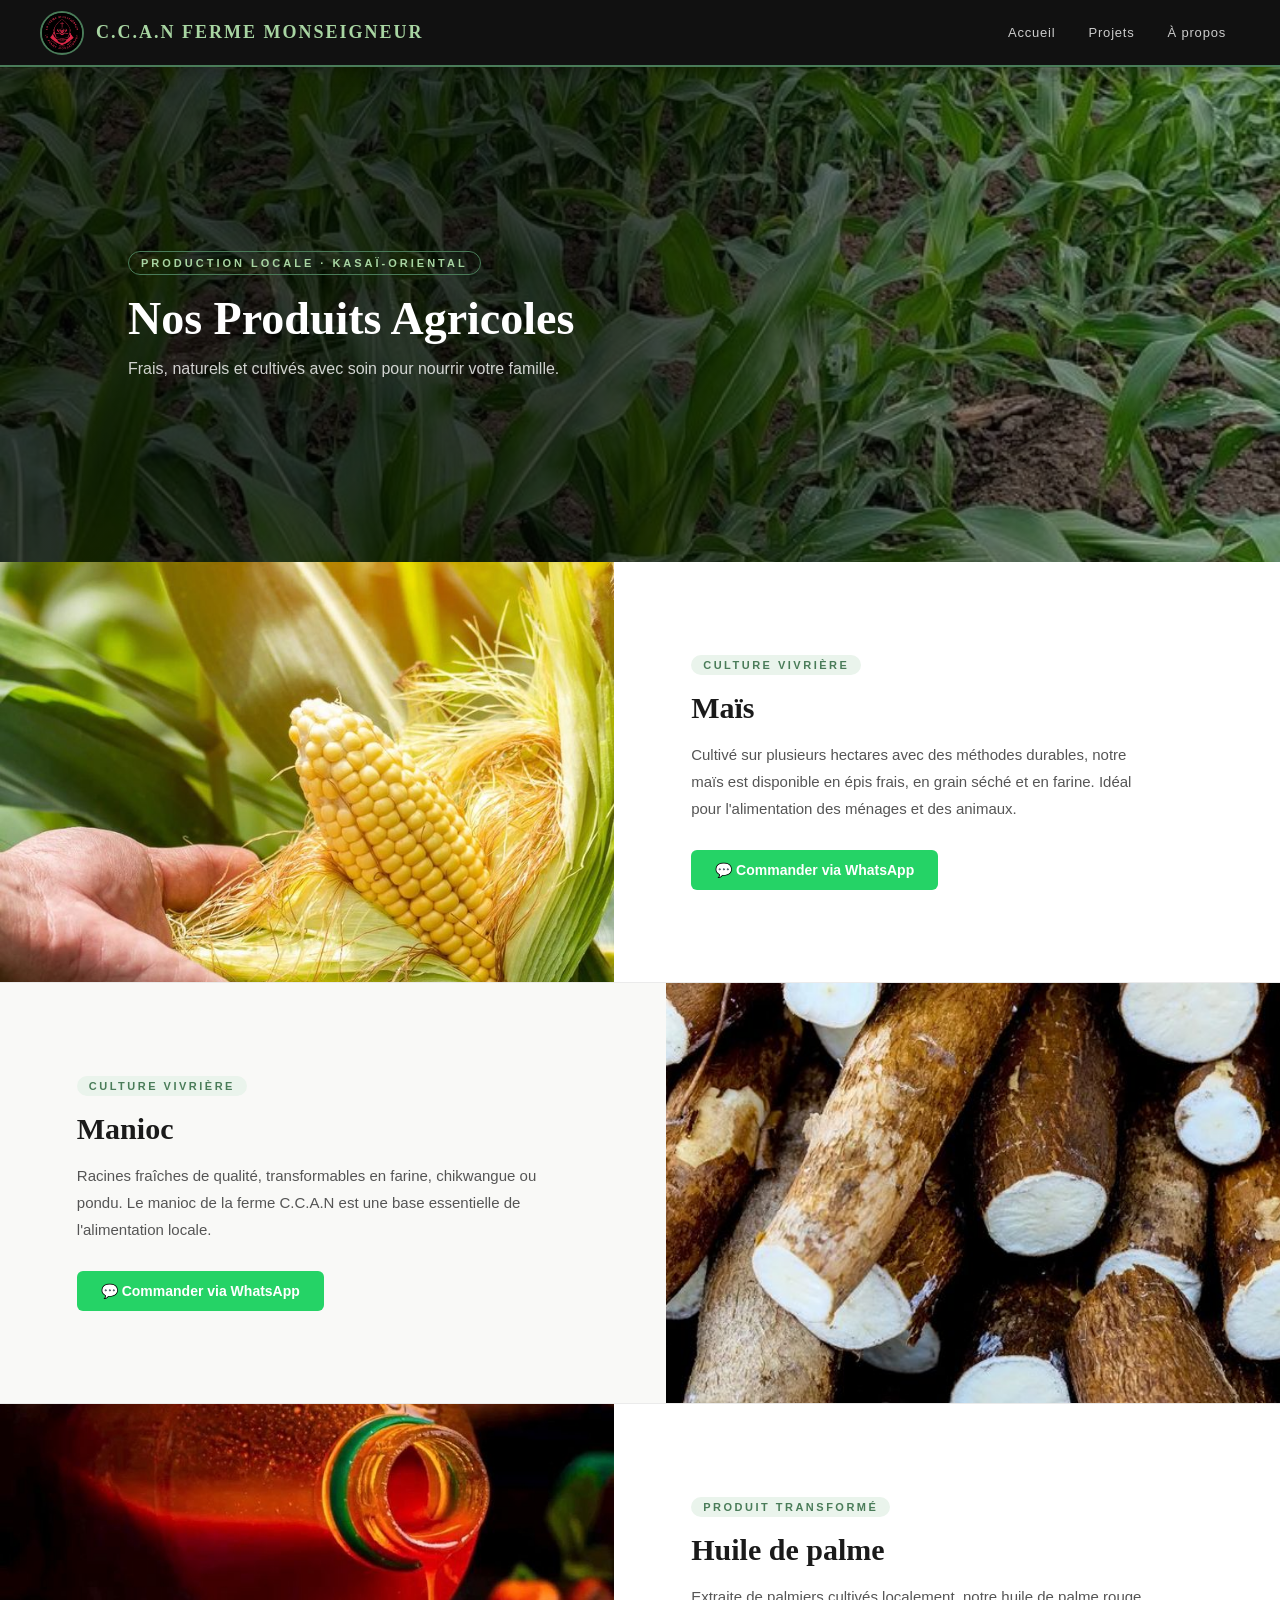
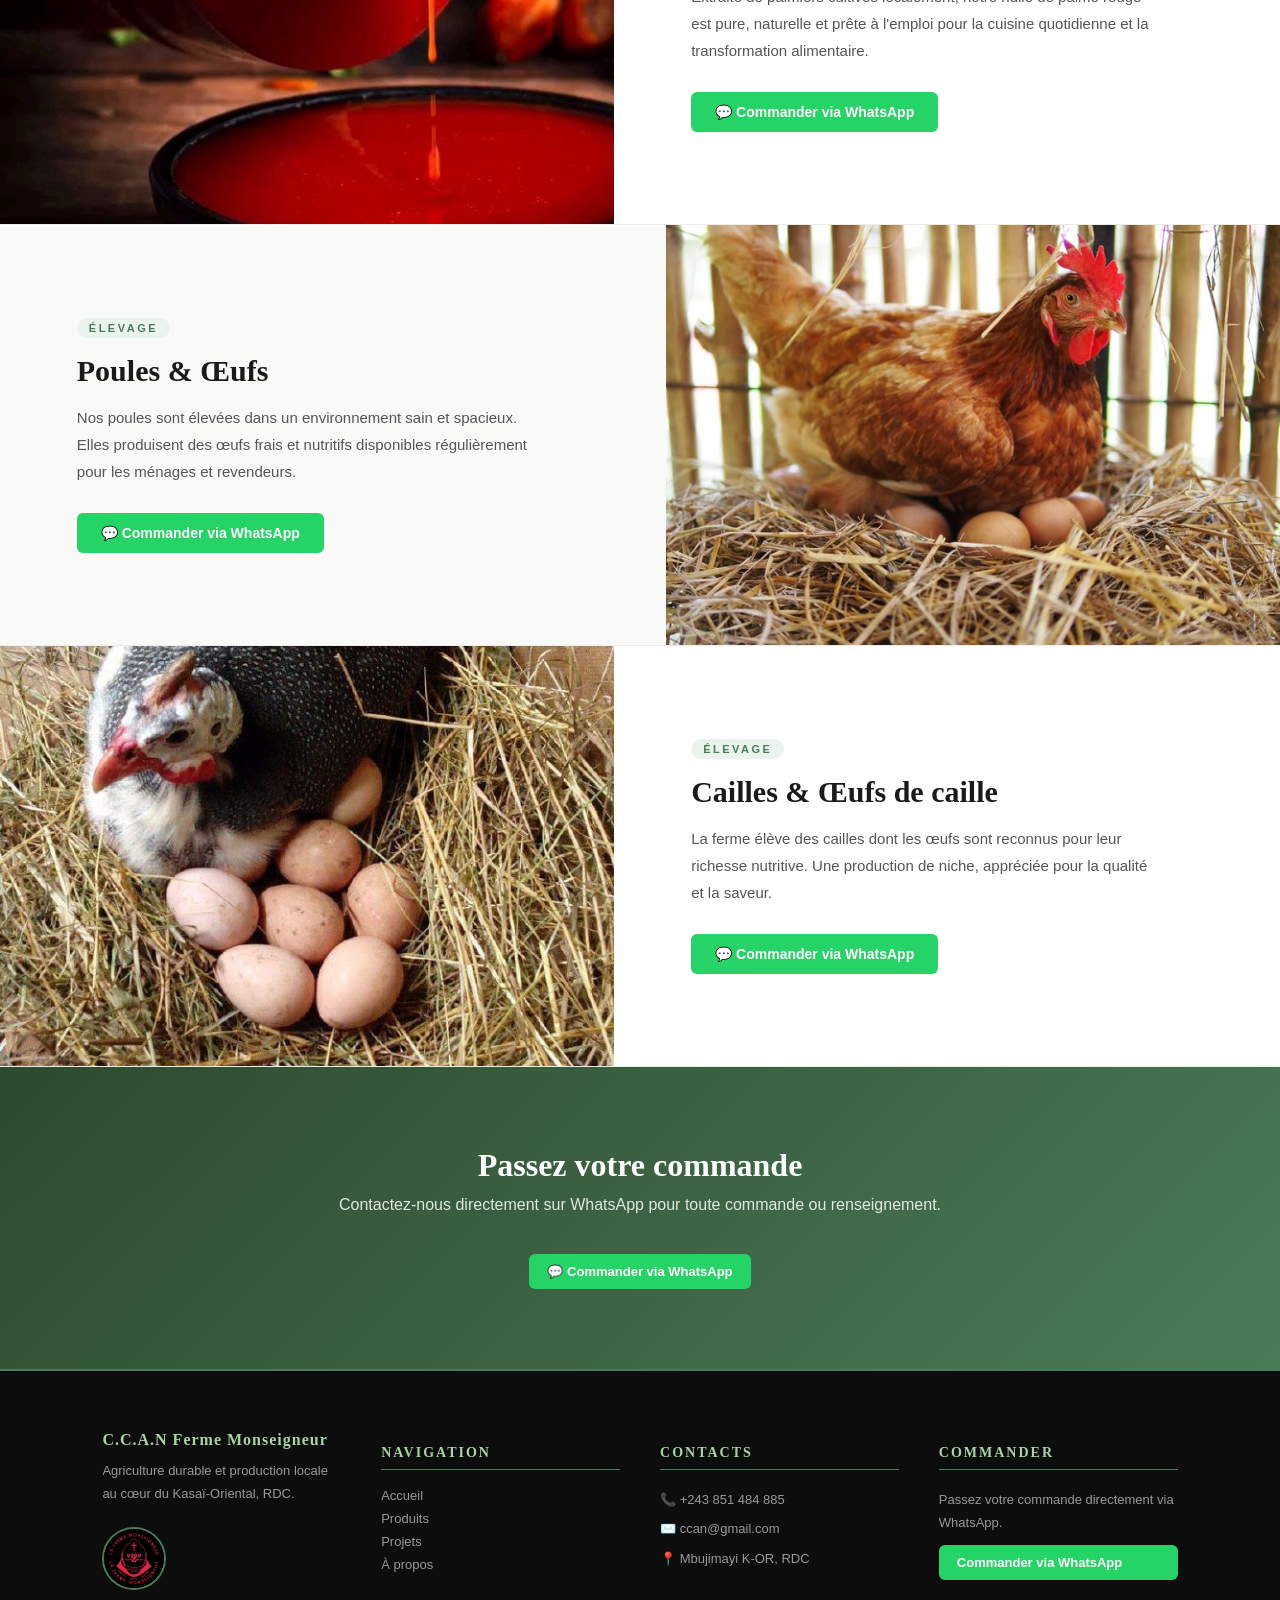
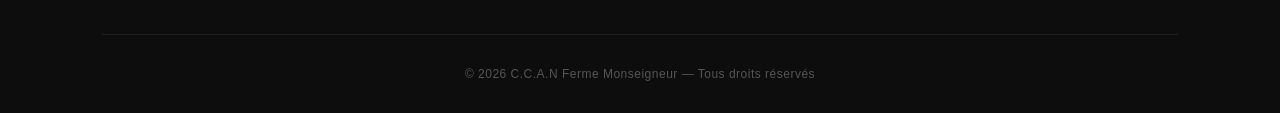
==== commit 5af328a8: "Add files via upload" ====
--- a/produits.html
+++ b/produits.html
@@ -41,9 +41,9 @@
 </div>
 <div class="product-body">
 <span class="product-label">Culture vivrière</span>
-<h2>🌽 Maïs</h2>
+<h2>Maïs</h2>
 <p>Cultivé sur plusieurs hectares avec des méthodes durables, notre maïs est disponible en épis frais, en grain séché et en farine. Idéal pour l'alimentation des ménages et des animaux.</p>
-<a href="https://wa.me/243980002003?text=Bonjour%2C%20je%20souhaite%20commander%20du%20Ma%C3%AFs" class="btn-commander" target="_blank">💬 Commander via WhatsApp</a>
+<a href="https://wa.me/243851484885?text=Bonjour%2C%20je%20souhaite%20commander%20du%20Ma%C3%AFs" class="btn-commander" target="_blank">💬 Commander via WhatsApp</a>
 </div>
 </section>
 
@@ -55,9 +55,9 @@
 </div>
 <div class="product-body">
 <span class="product-label">Culture vivrière</span>
-<h2>🌿 Manioc</h2>
+<h2>Manioc</h2>
 <p>Racines fraîches de qualité, transformables en farine, chikwangue ou pondu. Le manioc de la ferme C.C.A.N est une base essentielle de l'alimentation locale.</p>
-<a href="https://wa.me/243980002003?text=Bonjour%2C%20je%20souhaite%20commander%20du%20Manioc" class="btn-commander" target="_blank">💬 Commander via WhatsApp</a>
+<a href="https://wa.me/243851484885 ?text=Bonjour%2C%20je%20souhaite%20commander%20du%20Manioc" class="btn-commander" target="_blank">💬 Commander via WhatsApp</a>
 </div>
 </section>
 
@@ -69,9 +69,9 @@
 </div>
 <div class="product-body">
 <span class="product-label">Produit transformé</span>
-<h2>🫙 Huile de palme</h2>
+<h2>Huile de palme</h2>
 <p>Extraite de palmiers cultivés localement, notre huile de palme rouge est pure, naturelle et prête à l'emploi pour la cuisine quotidienne et la transformation alimentaire.</p>
-<a href="https://wa.me/243980002003?text=Bonjour%2C%20je%20souhaite%20commander%20de%20l%27Huile%20de%20Palme" class="btn-commander" target="_blank">💬 Commander via WhatsApp</a>
+<a href="https://wa.me/243851484885?text=Bonjour%2C%20je%20souhaite%20commander%20de%20l%27Huile%20de%20Palme" class="btn-commander" target="_blank">💬 Commander via WhatsApp</a>
 </div>
 </section>
 
@@ -83,9 +83,9 @@
 </div>
 <div class="product-body">
 <span class="product-label">Élevage</span>
-<h2>🐔 Poules & Œufs</h2>
+<h2>Poules & Œufs</h2>
 <p>Nos poules sont élevées dans un environnement sain et spacieux. Elles produisent des œufs frais et nutritifs disponibles régulièrement pour les ménages et revendeurs.</p>
-<a href="https://wa.me/243980002003?text=Bonjour%2C%20je%20souhaite%20commander%20des%20Poules%20et%20%C5%92ufs" class="btn-commander" target="_blank">💬 Commander via WhatsApp</a>
+<a href="https://wa.me/243851484885?text=Bonjour%2C%20je%20souhaite%20commander%20des%20Poules%20et%20%C5%92ufs" class="btn-commander" target="_blank">💬 Commander via WhatsApp</a>
 </div>
 </section>
 
@@ -97,9 +97,9 @@
 </div>
 <div class="product-body">
 <span class="product-label">Élevage</span>
-<h2>🥚 Cailles & Œufs de caille</h2>
+<h2>Cailles & Œufs de caille</h2>
 <p>La ferme élève des cailles dont les œufs sont reconnus pour leur richesse nutritive. Une production de niche, appréciée pour la qualité et la saveur.</p>
-<a href="https://wa.me/243980002003?text=Bonjour%2C%20je%20souhaite%20commander%20des%20Cailles%20et%20%C5%92ufs%20de%20caille" class="btn-commander" target="_blank">💬 Commander via WhatsApp</a>
+<a href="https://wa.me/243851484885?text=Bonjour%2C%20je%20souhaite%20commander%20des%20Cailles%20et%20%C5%92ufs%20de%20caille" class="btn-commander" target="_blank">💬 Commander via WhatsApp</a>
 </div>
 </section>
 
@@ -108,7 +108,7 @@
 <section class="cta-section">
 <h2>Passez votre commande</h2>
 <p>Contactez-nous directement sur WhatsApp pour toute commande ou renseignement.</p>
-<a href="https://wa.me/243980002003" class="btn-whatsapp" target="_blank">💬 Commander via WhatsApp</a>
+<a href="https://wa.me/243851484885" class="btn-whatsapp" target="_blank">💬 Commander via WhatsApp</a>
 </section>
 
 <footer>
@@ -130,7 +130,7 @@
 
 <div class="footer-column">
 <h3>Contacts</h3>
-<p>📞 +243 980 002 003</p>
+<p>📞 +243 851 484 885</p>
 <p>✉️ ccan@gmail.com</p>
 <p>📍 Mbujimayi K-OR, RDC</p>
 </div>
@@ -138,7 +138,7 @@
 <div class="footer-column">
 <h3>Commander</h3>
 <p>Passez votre commande directement via WhatsApp.</p>
-<a href="https://wa.me/243980002003" class="btn-whatsapp" target="_blank">💬 Commander via WhatsApp</a>
+<a href="https://wa.me/243851484885" class="btn-whatsapp" target="_blank">Commander via WhatsApp</a>
 </div>
 
 </div>
